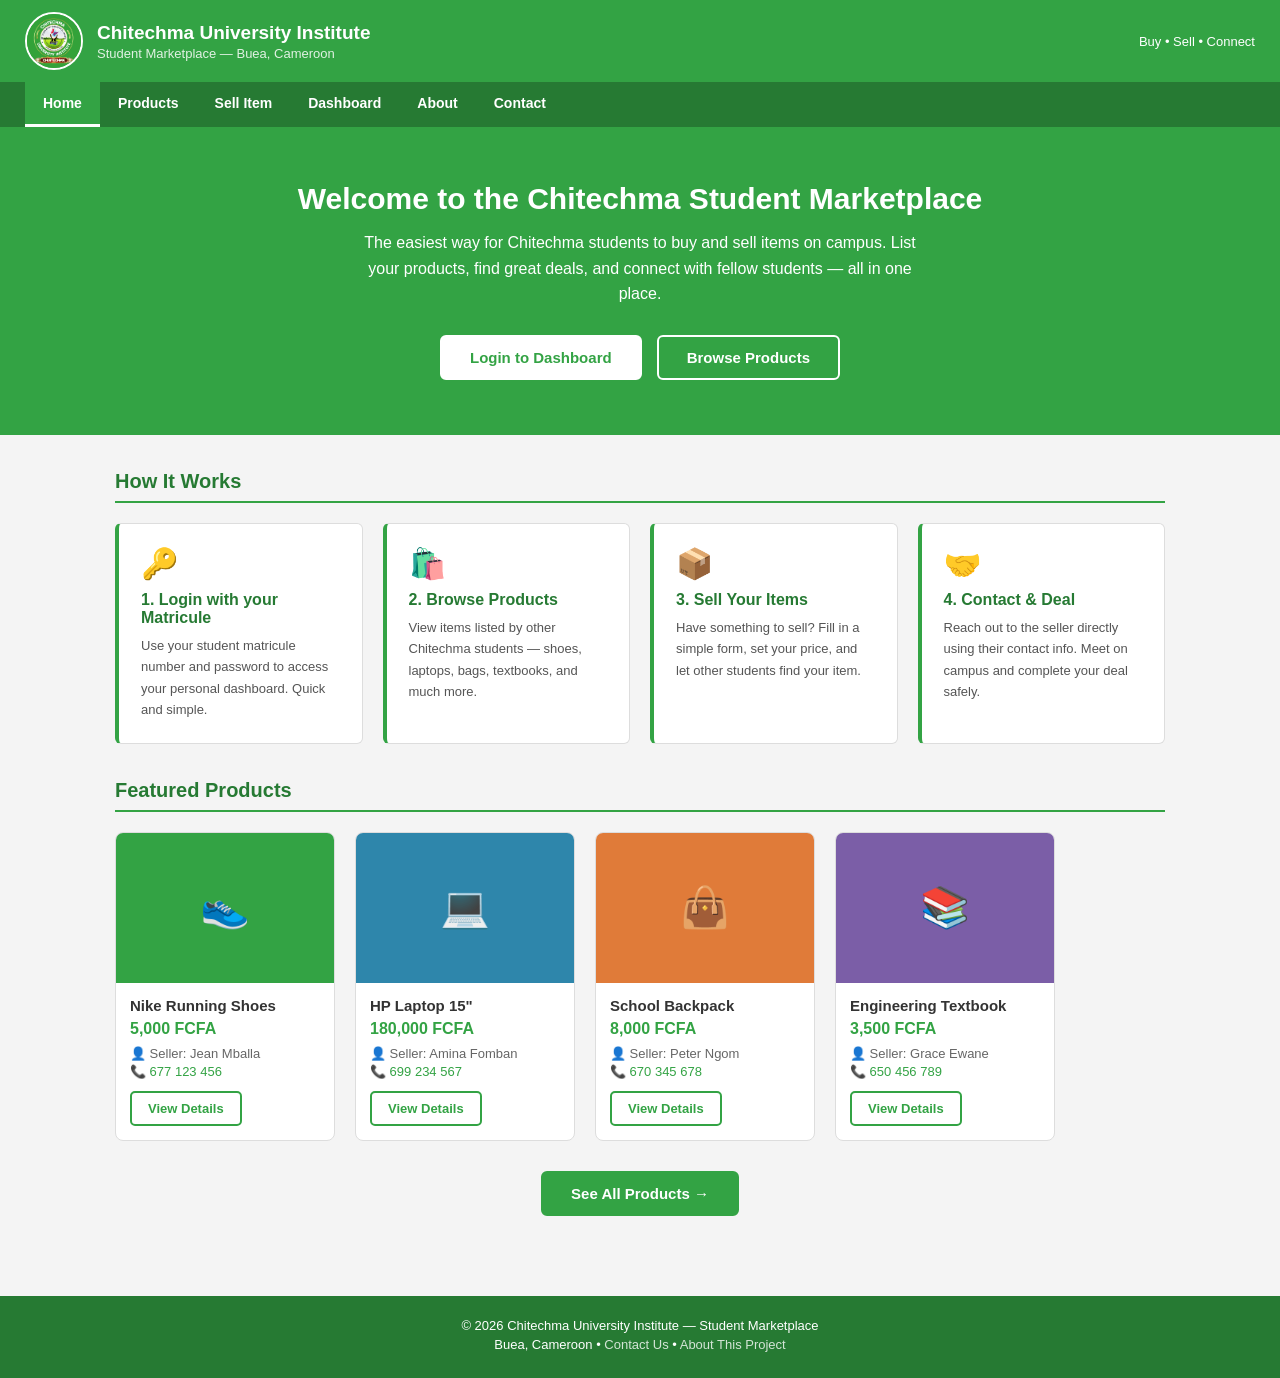
==== index.html @ 1d04387f "initial commit" ====
<!DOCTYPE html>
<html lang="en">
<head>
    <meta charset="UTF-8">
    <meta name="viewport" content="width=device-width, initial-scale=1.0">
    <title>Chitechma Marketplace — Home</title>
    <link rel="stylesheet" href="style.css">
</head>
<body>

    <!-- ============================
         HEADER (Logo + School Name)
         ============================ -->
    <div class="header">
        <div class="header-left">
            <img src="images/logo.png" alt="Chitechma Logo" class="header-logo">
            <div>
                <div class="header-title">Chitechma University Institute</div>
                <div class="header-subtitle">Student Marketplace &mdash; Buea, Cameroon</div>
            </div>
        </div>
        <div class="header-right">
            Buy &bull; Sell &bull; Connect
        </div>
    </div>

    <!-- ============================
         NAVIGATION BAR
         ============================ -->
    <nav>
        <ul>
            <li><a href="index.html" class="active">Home</a></li>
            <li><a href="products.html">Products</a></li>
            <li><a href="sell.html">Sell Item</a></li>
            <li><a href="dashboard.html">Dashboard</a></li>
            <li><a href="about.html">About</a></li>
            <li><a href="contact.html">Contact</a></li>
        </ul>
    </nav>

    <!-- ============================
         HERO SECTION
         ============================ -->
    <div class="hero">
        <h1>Welcome to the Chitechma Student Marketplace</h1>
        <p>
            The easiest way for Chitechma students to buy and sell items on campus.
            List your products, find great deals, and connect with fellow students — all in one place.
        </p>
        <div class="hero-buttons">
            <a href="login.html" class="btn btn-white">Login to Dashboard</a>
            <a href="products.html" class="btn btn-outline">Browse Products</a>
        </div>
    </div>

    <!-- ============================
         HOW IT WORKS SECTION
         ============================ -->
    <div class="features-section">
        <h2 class="section-heading">How It Works</h2>
        <div class="features">
            <div class="feature-box">
                <div class="feature-icon">🔑</div>
                <h3>1. Login with your Matricule</h3>
                <p>Use your student matricule number and password to access your personal dashboard. Quick and simple.</p>
            </div>
            <div class="feature-box">
                <div class="feature-icon">🛍️</div>
                <h3>2. Browse Products</h3>
                <p>View items listed by other Chitechma students — shoes, laptops, bags, textbooks, and much more.</p>
            </div>
            <div class="feature-box">
                <div class="feature-icon">📦</div>
                <h3>3. Sell Your Items</h3>
                <p>Have something to sell? Fill in a simple form, set your price, and let other students find your item.</p>
            </div>
            <div class="feature-box">
                <div class="feature-icon">🤝</div>
                <h3>4. Contact &amp; Deal</h3>
                <p>Reach out to the seller directly using their contact info. Meet on campus and complete your deal safely.</p>
            </div>
        </div>
    </div>

    <!-- ============================
         FEATURED PRODUCTS SECTION
         ============================ -->
    <div class="features-section" style="padding-top: 0;">
        <h2 class="section-heading">Featured Products</h2>

        <div class="products-grid">

            <!-- Product 1 -->
            <div class="product-card">
                <div class="product-img green">👟</div>
                <div class="product-card-body">
                    <div class="product-name">Nike Running Shoes</div>
                    <div class="product-price">5,000 FCFA</div>
                    <div class="product-seller">👤 Seller: Jean Mballa</div>
                    <div class="product-contact">📞 677 123 456</div>
                    <a href="products.html" class="btn">View Details</a>
                </div>
            </div>

            <!-- Product 2 -->
            <div class="product-card">
                <div class="product-img blue">💻</div>
                <div class="product-card-body">
                    <div class="product-name">HP Laptop 15&quot;</div>
                    <div class="product-price">180,000 FCFA</div>
                    <div class="product-seller">👤 Seller: Amina Fomban</div>
                    <div class="product-contact">📞 699 234 567</div>
                    <a href="products.html" class="btn">View Details</a>
                </div>
            </div>

            <!-- Product 3 -->
            <div class="product-card">
                <div class="product-img orange">👜</div>
                <div class="product-card-body">
                    <div class="product-name">School Backpack</div>
                    <div class="product-price">8,000 FCFA</div>
                    <div class="product-seller">👤 Seller: Peter Ngom</div>
                    <div class="product-contact">📞 670 345 678</div>
                    <a href="products.html" class="btn">View Details</a>
                </div>
            </div>

            <!-- Product 4 -->
            <div class="product-card">
                <div class="product-img purple">📚</div>
                <div class="product-card-body">
                    <div class="product-name">Engineering Textbook</div>
                    <div class="product-price">3,500 FCFA</div>
                    <div class="product-seller">👤 Seller: Grace Ewane</div>
                    <div class="product-contact">📞 650 456 789</div>
                    <a href="products.html" class="btn">View Details</a>
                </div>
            </div>

        </div>

        <div style="text-align: center; margin-top: 30px;">
            <a href="products.html" class="btn btn-green">See All Products &rarr;</a>
        </div>
    </div>

    <!-- ============================
         FOOTER
         ============================ -->
    <footer>
        <p>&copy; 2026 Chitechma University Institute &mdash; Student Marketplace</p>
        <p>Buea, Cameroon &bull; <a href="contact.html">Contact Us</a> &bull; <a href="about.html">About This Project</a></p>
    </footer>

</body>
</html>
---- style.css ----
/* ============================================================
   Chitechma University Institute — Student Marketplace
   Main Stylesheet (style.css)
   Colors: Green #33A344 | White #FFFFFF | Light Grey #F4F4F4
   ============================================================ */

/* --- Reset & Base Styles --- */
* {
    margin: 0;
    padding: 0;
    box-sizing: border-box;
}

body {
    font-family: Arial, sans-serif;
    background-color: #f4f4f4;
    color: #333333;
}

/* ============================================================
   HEADER (Top bar with logo and school name)
   ============================================================ */
.header {
    background-color: #33A344;
    padding: 12px 25px;
    display: flex;
    align-items: center;
    justify-content: space-between;
}

.header-left {
    display: flex;
    align-items: center;
    gap: 14px;
}

.header-logo {
    width: 58px;
    height: 58px;
    border-radius: 50%;
    border: 2px solid white;
    object-fit: cover;
}

.header-title {
    color: white;
    font-size: 19px;
    font-weight: bold;
}

.header-subtitle {
    color: rgba(255, 255, 255, 0.85);
    font-size: 13px;
    margin-top: 2px;
}

.header-right {
    color: white;
    font-size: 13px;
    text-align: right;
}

/* ============================================================
   NAVIGATION BAR
   ============================================================ */
nav {
    background-color: #267A33;
    padding: 0 25px;
}

nav ul {
    list-style: none;
    display: flex;
    gap: 0;
    flex-wrap: wrap;
}

nav ul li a {
    display: block;
    padding: 13px 18px;
    color: white;
    text-decoration: none;
    font-size: 14px;
    font-weight: bold;
}

nav ul li a:hover {
    background-color: #33A344;
}

nav ul li a.active {
    background-color: #33A344;
    border-bottom: 3px solid white;
}

/* ============================================================
   MAIN CONTENT WRAPPER
   ============================================================ */
.main-content {
    padding: 30px 25px;
    max-width: 1100px;
    margin: 0 auto;
}

/* --- Page Title --- */
.page-title {
    font-size: 24px;
    color: #267A33;
    margin-bottom: 22px;
    padding-bottom: 10px;
    border-bottom: 3px solid #33A344;
}

/* ============================================================
   HOME PAGE — HERO SECTION
   ============================================================ */
.hero {
    background-color: #33A344;
    color: white;
    padding: 55px 25px;
    text-align: center;
}

.hero h1 {
    font-size: 30px;
    margin-bottom: 14px;
}

.hero p {
    font-size: 16px;
    margin-bottom: 28px;
    max-width: 580px;
    margin-left: auto;
    margin-right: auto;
    line-height: 1.6;
}

.hero-buttons {
    display: flex;
    gap: 15px;
    justify-content: center;
    flex-wrap: wrap;
}

/* ============================================================
   BUTTONS
   ============================================================ */
.btn {
    display: inline-block;
    padding: 12px 28px;
    border-radius: 6px;
    text-decoration: none;
    font-size: 15px;
    font-weight: bold;
    border: 2px solid white;
    cursor: pointer;
}

.btn-white {
    background-color: white;
    color: #33A344;
}

.btn-outline {
    background-color: transparent;
    color: white;
}

.btn-green {
    background-color: #33A344;
    color: white;
    border-color: #33A344;
}

/* ============================================================
   HOME PAGE — FEATURES SECTION
   ============================================================ */
.features-section {
    padding: 35px 25px;
    max-width: 1100px;
    margin: 0 auto;
}

.section-heading {
    font-size: 20px;
    color: #267A33;
    margin-bottom: 20px;
    padding-bottom: 8px;
    border-bottom: 2px solid #33A344;
}

.features {
    display: flex;
    flex-wrap: wrap;
    gap: 20px;
}

.feature-box {
    background-color: white;
    border: 1px solid #dddddd;
    border-left: 4px solid #33A344;
    border-radius: 6px;
    padding: 22px;
    flex: 1;
    min-width: 200px;
}

.feature-box .feature-icon {
    font-size: 30px;
    margin-bottom: 10px;
}

.feature-box h3 {
    color: #267A33;
    font-size: 16px;
    margin-bottom: 8px;
}

.feature-box p {
    font-size: 13px;
    color: #555555;
    line-height: 1.65;
}

/* ============================================================
   PRODUCT CARDS
   ============================================================ */
.products-grid {
    display: flex;
    flex-wrap: wrap;
    gap: 20px;
    margin-top: 10px;
}

.product-card {
    background-color: white;
    border: 1px solid #dddddd;
    border-radius: 8px;
    width: 220px;
    overflow: hidden;
}

/* Placeholder image for products (colored box) */
.product-img {
    width: 100%;
    height: 150px;
    display: flex;
    align-items: center;
    justify-content: center;
    font-size: 40px;
    color: white;
}

.product-img.green  { background-color: #33A344; }
.product-img.blue   { background-color: #2E86AB; }
.product-img.orange { background-color: #E07B39; }
.product-img.purple { background-color: #7B5EA7; }
.product-img.teal   { background-color: #2A9D8F; }
.product-img.red    { background-color: #C84B31; }

.product-card-body {
    padding: 14px;
}

.product-name {
    font-size: 15px;
    font-weight: bold;
    color: #333333;
    margin-bottom: 6px;
}

.product-price {
    font-size: 16px;
    color: #33A344;
    font-weight: bold;
    margin-bottom: 8px;
}

.product-seller {
    font-size: 13px;
    color: #666666;
    margin-bottom: 3px;
}

.product-contact {
    font-size: 13px;
    color: #33A344;
    margin-bottom: 12px;
}

.product-card-body .btn {
    padding: 8px 16px;
    font-size: 13px;
    border: 2px solid #33A344;
    border-radius: 5px;
    background-color: white;
    color: #33A344;
    text-decoration: none;
    display: inline-block;
}

/* ============================================================
   LOGIN PAGE
   ============================================================ */
.login-page-bg {
    background-color: #f4f4f4;
    min-height: 70vh;
    display: flex;
    align-items: center;
    justify-content: center;
    padding: 30px 20px;
}

.login-container {
    background-color: white;
    border: 1px solid #dddddd;
    border-radius: 10px;
    padding: 38px 35px;
    width: 100%;
    max-width: 400px;
    text-align: center;
}

.login-logo {
    width: 85px;
    height: 85px;
    border-radius: 50%;
    margin-bottom: 16px;
    border: 3px solid #33A344;
    object-fit: cover;
}

.login-title {
    font-size: 20px;
    color: #267A33;
    font-weight: bold;
    margin-bottom: 6px;
}

.login-subtitle {
    font-size: 13px;
    color: #888888;
    margin-bottom: 28px;
}

/* ============================================================
   FORMS (Login, Sell)
   ============================================================ */
.form-group {
    margin-bottom: 18px;
    text-align: left;
}

.form-group label {
    display: block;
    font-size: 14px;
    font-weight: bold;
    color: #444444;
    margin-bottom: 6px;
}

.form-group input,
.form-group textarea,
.form-group select {
    width: 100%;
    padding: 11px 13px;
    border: 1px solid #cccccc;
    border-radius: 5px;
    font-size: 14px;
    background-color: white;
    color: #333;
}

.form-group input:focus,
.form-group textarea:focus,
.form-group select:focus {
    outline: none;
    border-color: #33A344;
}

.form-group textarea {
    height: 110px;
    resize: vertical;
}

.form-submit {
    background-color: #33A344;
    color: white;
    border: none;
    padding: 13px 30px;
    font-size: 15px;
    font-weight: bold;
    border-radius: 6px;
    cursor: pointer;
    width: 100%;
    margin-top: 5px;
}

.form-submit:hover {
    background-color: #267A33;
}

/* ============================================================
   DASHBOARD PAGE
   ============================================================ */
.welcome-banner {
    background-color: #33A344;
    color: white;
    padding: 22px 28px;
    border-radius: 8px;
    margin-bottom: 28px;
}

.welcome-banner h2 {
    font-size: 22px;
    margin-bottom: 5px;
}

.welcome-banner p {
    font-size: 14px;
    opacity: 0.9;
}

.dashboard-stats {
    display: flex;
    flex-wrap: wrap;
    gap: 16px;
    margin-bottom: 28px;
}

.stat-box {
    background-color: white;
    border: 1px solid #dddddd;
    border-radius: 8px;
    padding: 18px 22px;
    flex: 1;
    min-width: 130px;
    text-align: center;
}

.stat-number {
    font-size: 28px;
    font-weight: bold;
    color: #33A344;
}

.stat-label {
    font-size: 13px;
    color: #777;
    margin-top: 4px;
}

.dashboard-grid {
    display: flex;
    flex-wrap: wrap;
    gap: 20px;
}

.dash-card {
    background-color: white;
    border: 1px solid #dddddd;
    border-radius: 10px;
    padding: 28px 22px;
    width: 210px;
    text-align: center;
    text-decoration: none;
    color: #333333;
    display: block;
}

.dash-card:hover {
    border-color: #33A344;
    border-width: 2px;
}

.dash-icon {
    font-size: 38px;
    margin-bottom: 12px;
}

.dash-card-title {
    font-size: 15px;
    font-weight: bold;
    color: #267A33;
    margin-bottom: 7px;
}

.dash-card-desc {
    font-size: 13px;
    color: #666666;
    line-height: 1.5;
}

/* ============================================================
   ABOUT PAGE
   ============================================================ */
.info-section {
    background-color: white;
    border: 1px solid #dddddd;
    border-radius: 8px;
    padding: 25px;
    margin-bottom: 20px;
}

.info-section h2 {
    color: #267A33;
    font-size: 18px;
    font-weight: bold;
    margin-bottom: 12px;
    padding-bottom: 8px;
    border-bottom: 1px solid #eeeeee;
}

.info-section p {
    font-size: 14px;
    color: #555555;
    line-height: 1.7;
    margin-bottom: 10px;
}

.info-section ul,
.info-section ol {
    padding-left: 22px;
    margin-top: 8px;
}

.info-section ul li,
.info-section ol li {
    font-size: 14px;
    color: #555555;
    line-height: 1.8;
}

.benefit-item {
    display: flex;
    align-items: flex-start;
    gap: 12px;
    padding: 10px 0;
    border-bottom: 1px solid #f5f5f5;
}

.benefit-icon {
    font-size: 22px;
    flex-shrink: 0;
    width: 30px;
    text-align: center;
}

.benefit-text strong {
    display: block;
    color: #267A33;
    font-size: 14px;
    margin-bottom: 3px;
}

.benefit-text span {
    font-size: 13px;
    color: #666;
}

/* ============================================================
   CONTACT PAGE
   ============================================================ */
.contact-grid {
    display: flex;
    flex-wrap: wrap;
    gap: 20px;
}

.contact-item {
    display: flex;
    align-items: flex-start;
    gap: 14px;
    padding: 13px 0;
    border-bottom: 1px solid #f0f0f0;
}

.contact-icon {
    font-size: 24px;
    width: 32px;
    flex-shrink: 0;
    text-align: center;
}

.contact-label {
    font-size: 12px;
    color: #999999;
    margin-bottom: 3px;
    text-transform: uppercase;
    letter-spacing: 0.04em;
}

.contact-value {
    font-size: 15px;
    color: #333333;
    font-weight: bold;
}

.team-member {
    display: flex;
    align-items: center;
    gap: 14px;
    padding: 11px 0;
    border-bottom: 1px solid #f5f5f5;
}

.team-avatar {
    width: 40px;
    height: 40px;
    border-radius: 50%;
    background-color: #33A344;
    color: white;
    display: flex;
    align-items: center;
    justify-content: center;
    font-size: 14px;
    font-weight: bold;
    flex-shrink: 0;
}

.team-name {
    font-size: 15px;
    font-weight: bold;
    color: #333;
}

.team-role {
    font-size: 13px;
    color: #777;
    margin-top: 2px;
}

/* ============================================================
   NOTICE / ALERT BOX
   ============================================================ */
.notice {
    background-color: #E8F7EA;
    border: 1px solid #33A344;
    border-left: 4px solid #33A344;
    border-radius: 5px;
    padding: 13px 16px;
    font-size: 14px;
    color: #267A33;
    margin-bottom: 22px;
}

/* ============================================================
   FOOTER
   ============================================================ */
footer {
    background-color: #267A33;
    color: white;
    text-align: center;
    padding: 22px 25px;
    margin-top: 45px;
}

footer p {
    font-size: 13px;
    margin-bottom: 4px;
}

footer a {
    color: rgba(255, 255, 255, 0.8);
    text-decoration: none;
}

footer a:hover {
    text-decoration: underline;
}
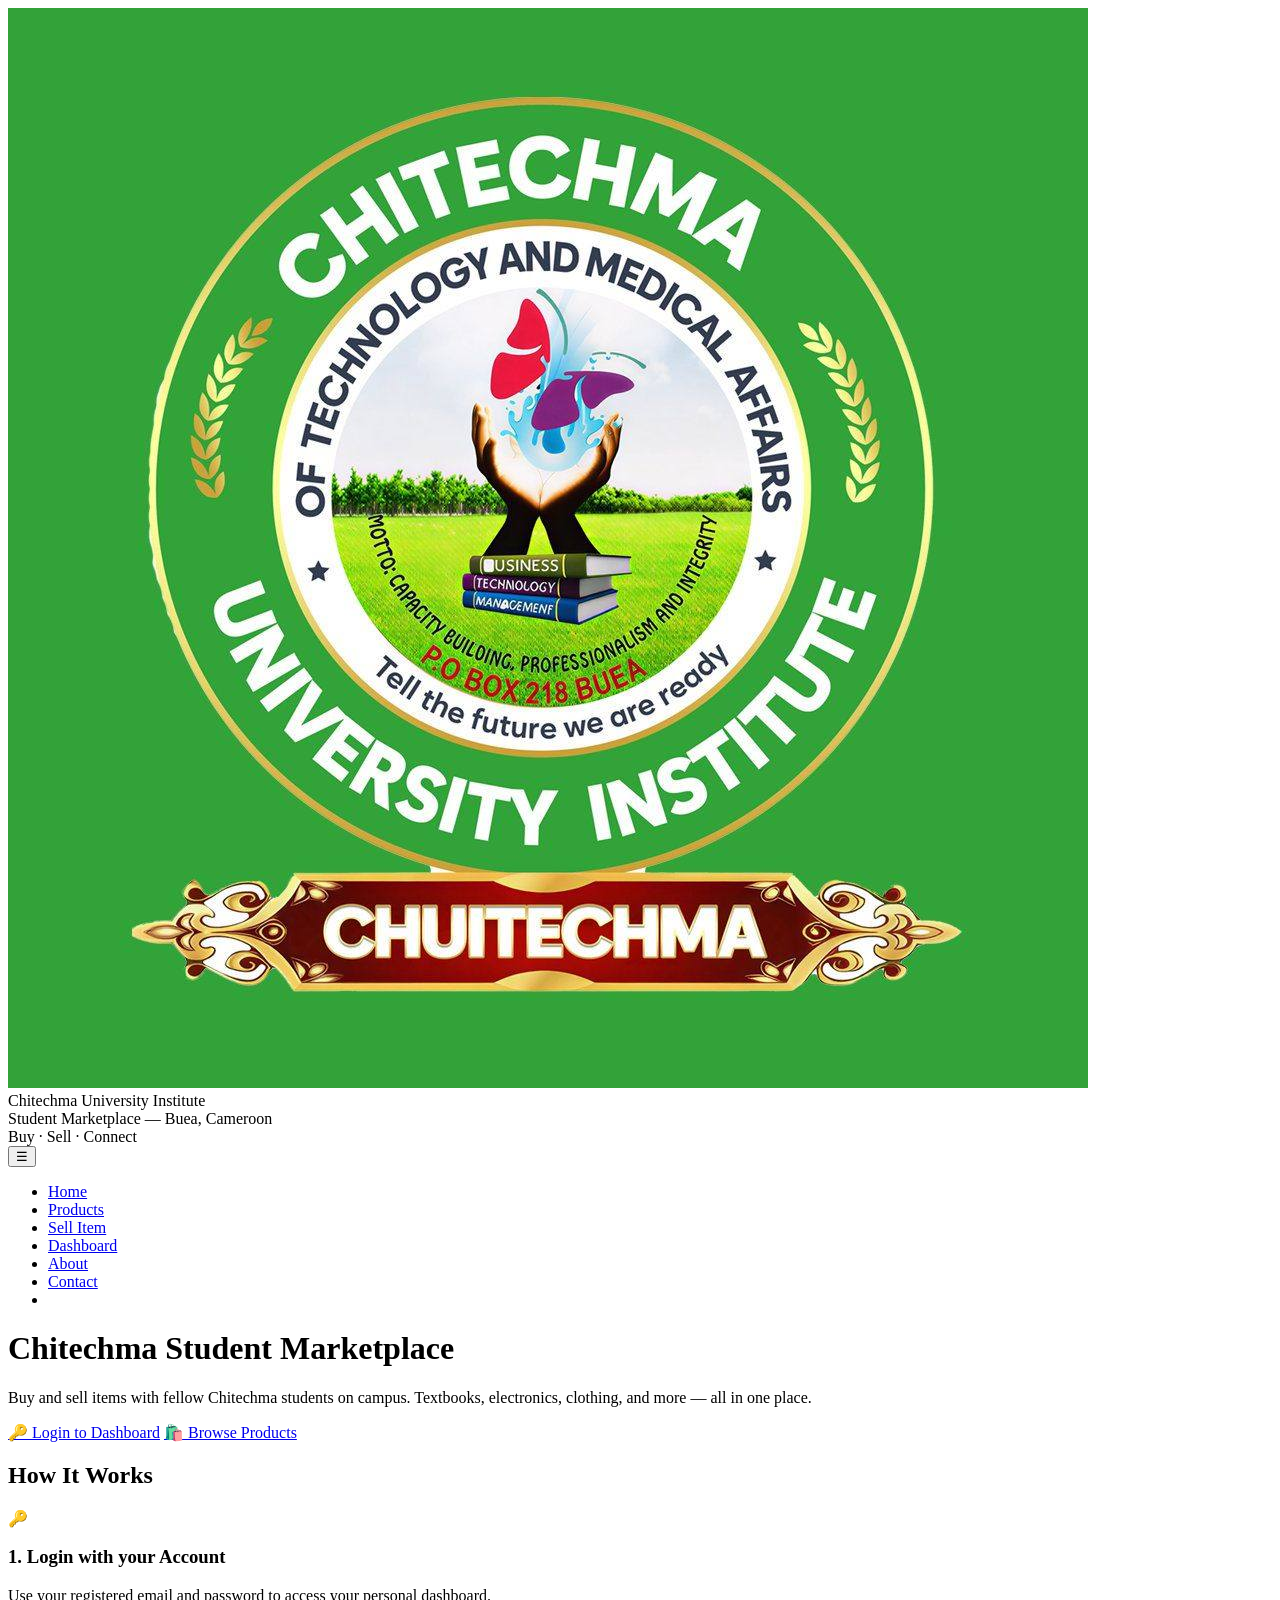
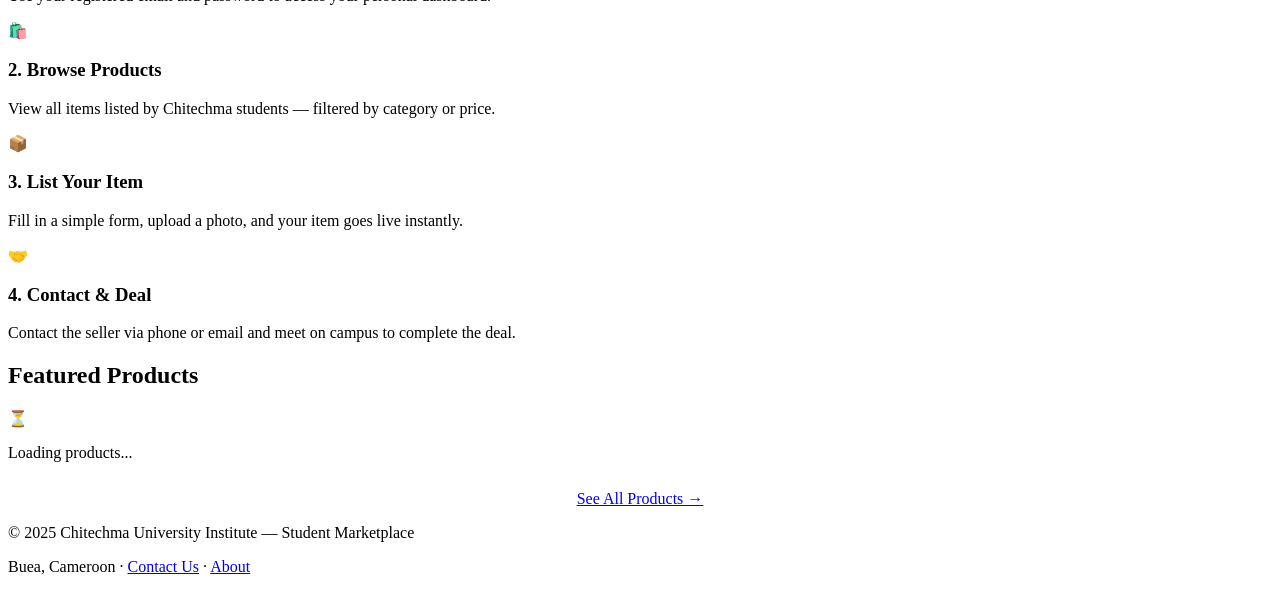
==== commit 78d85e25: "first js" ====
--- a/index.html
+++ b/index.html
@@ -1,157 +1,102 @@
 <!DOCTYPE html>
 <html lang="en">
 <head>
-    <meta charset="UTF-8">
-    <meta name="viewport" content="width=device-width, initial-scale=1.0">
-    <title>Chitechma Marketplace — Home</title>
-    <link rel="stylesheet" href="style.css">
+  <meta charset="UTF-8">
+  <meta name="viewport" content="width=device-width, initial-scale=1.0">
+  <title>Chitechma Marketplace — Home</title>
+  <link rel="stylesheet" href="css/style.css">
 </head>
 <body>
 
-    <!-- ============================
-         HEADER (Logo + School Name)
-         ============================ -->
-    <div class="header">
-        <div class="header-left">
-            <img src="images/logo.png" alt="Chitechma Logo" class="header-logo">
-            <div>
-                <div class="header-title">Chitechma University Institute</div>
-                <div class="header-subtitle">Student Marketplace &mdash; Buea, Cameroon</div>
-            </div>
-        </div>
-        <div class="header-right">
-            Buy &bull; Sell &bull; Connect
-        </div>
+<div class="header">
+  <div class="header-left">
+    <img src="images/logo.png" alt="Chitechma Logo" class="header-logo">
+    <div>
+      <div class="header-title">Chitechma University Institute</div>
+      <div class="header-subtitle">Student Marketplace — Buea, Cameroon</div>
     </div>
+  </div>
+  <div class="header-right">Buy · Sell · Connect</div>
+  <button class="nav-toggle" onclick="toggleMobileNav()">☰</button>
+</div>
 
-    <!-- ============================
-         NAVIGATION BAR
-         ============================ -->
-    <nav>
-        <ul>
-            <li><a href="index.html" class="active">Home</a></li>
-            <li><a href="products.html">Products</a></li>
-            <li><a href="sell.html">Sell Item</a></li>
-            <li><a href="dashboard.html">Dashboard</a></li>
-            <li><a href="about.html">About</a></li>
-            <li><a href="contact.html">Contact</a></li>
-        </ul>
-    </nav>
+<nav>
+  <ul id="nav-links">
+    <li><a href="index.html" class="active">Home</a></li>
+    <li><a href="products.html">Products</a></li>
+    <li><a href="sell.html">Sell Item</a></li>
+    <li><a href="dashboard.html">Dashboard</a></li>
+    <li><a href="about.html">About</a></li>
+    <li><a href="contact.html">Contact</a></li>
+    <li id="nav-extra"></li>
+  </ul>
+</nav>
 
-    <!-- ============================
-         HERO SECTION
-         ============================ -->
-    <div class="hero">
-        <h1>Welcome to the Chitechma Student Marketplace</h1>
-        <p>
-            The easiest way for Chitechma students to buy and sell items on campus.
-            List your products, find great deals, and connect with fellow students — all in one place.
-        </p>
-        <div class="hero-buttons">
-            <a href="login.html" class="btn btn-white">Login to Dashboard</a>
-            <a href="products.html" class="btn btn-outline">Browse Products</a>
-        </div>
+<div class="hero">
+  <h1>Chitechma Student Marketplace</h1>
+  <p>Buy and sell items with fellow Chitechma students on campus. Textbooks, electronics, clothing, and more — all in one place.</p>
+  <div class="hero-buttons">
+    <a href="login.html" class="btn btn-white">🔑 Login to Dashboard</a>
+    <a href="products.html" class="btn btn-outline">🛍️ Browse Products</a>
+  </div>
+</div>
+
+<!-- HOW IT WORKS -->
+<div class="features-section">
+  <h2 class="section-heading">How It Works</h2>
+  <div class="features">
+    <div class="feature-box">
+      <div class="feature-icon">🔑</div>
+      <h3>1. Login with your Account</h3>
+      <p>Use your registered email and password to access your personal dashboard.</p>
     </div>
+    <div class="feature-box">
+      <div class="feature-icon">🛍️</div>
+      <h3>2. Browse Products</h3>
+      <p>View all items listed by Chitechma students — filtered by category or price.</p>
+    </div>
+    <div class="feature-box">
+      <div class="feature-icon">📦</div>
+      <h3>3. List Your Item</h3>
+      <p>Fill in a simple form, upload a photo, and your item goes live instantly.</p>
+    </div>
+    <div class="feature-box">
+      <div class="feature-icon">🤝</div>
+      <h3>4. Contact & Deal</h3>
+      <p>Contact the seller via phone or email and meet on campus to complete the deal.</p>
+    </div>
+  </div>
+</div>
 
-    <!-- ============================
-         HOW IT WORKS SECTION
-         ============================ -->
-    <div class="features-section">
-        <h2 class="section-heading">How It Works</h2>
-        <div class="features">
-            <div class="feature-box">
-                <div class="feature-icon">🔑</div>
-                <h3>1. Login with your Matricule</h3>
-                <p>Use your student matricule number and password to access your personal dashboard. Quick and simple.</p>
-            </div>
-            <div class="feature-box">
-                <div class="feature-icon">🛍️</div>
-                <h3>2. Browse Products</h3>
-                <p>View items listed by other Chitechma students — shoes, laptops, bags, textbooks, and much more.</p>
-            </div>
-            <div class="feature-box">
-                <div class="feature-icon">📦</div>
-                <h3>3. Sell Your Items</h3>
-                <p>Have something to sell? Fill in a simple form, set your price, and let other students find your item.</p>
-            </div>
-            <div class="feature-box">
-                <div class="feature-icon">🤝</div>
-                <h3>4. Contact &amp; Deal</h3>
-                <p>Reach out to the seller directly using their contact info. Meet on campus and complete your deal safely.</p>
-            </div>
-        </div>
-    </div>
+<!-- FEATURED PRODUCTS -->
+<div class="features-section" style="padding-top:0;">
+  <h2 class="section-heading">Featured Products</h2>
+  <div id="featured-products" class="products-grid">
+    <div class="empty-state"><div class="empty-icon">⏳</div><p>Loading products...</p></div>
+  </div>
+  <div style="text-align:center; margin-top:28px;">
+    <a href="products.html" class="btn btn-green">See All Products →</a>
+  </div>
+</div>
 
-    <!-- ============================
-         FEATURED PRODUCTS SECTION
-         ============================ -->
-    <div class="features-section" style="padding-top: 0;">
-        <h2 class="section-heading">Featured Products</h2>
+<footer>
+  <p>© 2025 Chitechma University Institute — Student Marketplace</p>
+  <p>Buea, Cameroon · <a href="contact.html">Contact Us</a> · <a href="about.html">About</a></p>
+</footer>
 
-        <div class="products-grid">
-
-            <!-- Product 1 -->
-            <div class="product-card">
-                <div class="product-img green">👟</div>
-                <div class="product-card-body">
-                    <div class="product-name">Nike Running Shoes</div>
-                    <div class="product-price">5,000 FCFA</div>
-                    <div class="product-seller">👤 Seller: Jean Mballa</div>
-                    <div class="product-contact">📞 677 123 456</div>
-                    <a href="products.html" class="btn">View Details</a>
-                </div>
-            </div>
-
-            <!-- Product 2 -->
-            <div class="product-card">
-                <div class="product-img blue">💻</div>
-                <div class="product-card-body">
-                    <div class="product-name">HP Laptop 15&quot;</div>
-                    <div class="product-price">180,000 FCFA</div>
-                    <div class="product-seller">👤 Seller: Amina Fomban</div>
-                    <div class="product-contact">📞 699 234 567</div>
-                    <a href="products.html" class="btn">View Details</a>
-                </div>
-            </div>
-
-            <!-- Product 3 -->
-            <div class="product-card">
-                <div class="product-img orange">👜</div>
-                <div class="product-card-body">
-                    <div class="product-name">School Backpack</div>
-                    <div class="product-price">8,000 FCFA</div>
-                    <div class="product-seller">👤 Seller: Peter Ngom</div>
-                    <div class="product-contact">📞 670 345 678</div>
-                    <a href="products.html" class="btn">View Details</a>
-                </div>
-            </div>
-
-            <!-- Product 4 -->
-            <div class="product-card">
-                <div class="product-img purple">📚</div>
-                <div class="product-card-body">
-                    <div class="product-name">Engineering Textbook</div>
-                    <div class="product-price">3,500 FCFA</div>
-                    <div class="product-seller">👤 Seller: Grace Ewane</div>
-                    <div class="product-contact">📞 650 456 789</div>
-                    <a href="products.html" class="btn">View Details</a>
-                </div>
-            </div>
-
-        </div>
-
-        <div style="text-align: center; margin-top: 30px;">
-            <a href="products.html" class="btn btn-green">See All Products &rarr;</a>
-        </div>
-    </div>
-
-    <!-- ============================
-         FOOTER
-         ============================ -->
-    <footer>
-        <p>&copy; 2026 Chitechma University Institute &mdash; Student Marketplace</p>
-        <p>Buea, Cameroon &bull; <a href="contact.html">Contact Us</a> &bull; <a href="about.html">About This Project</a></p>
-    </footer>
-
+<script src="js/app.js"></script>
+<script>
+  document.addEventListener('DOMContentLoaded', function () {
+    const products = DB.getApproved();
+    const grid = document.getElementById('featured-products');
+    if (products.length === 0) {
+      grid.innerHTML = '<div class="empty-state"><div class="empty-icon">📭</div><p>No products listed yet. <a href="sell.html">Be the first to sell!</a></p></div>';
+      return;
+    }
+    // Show latest 4 products
+    const featured = products.slice(-4).reverse();
+    grid.innerHTML = featured.map(buildCard).join('');
+  });
+</script>
 </body>
 </html>
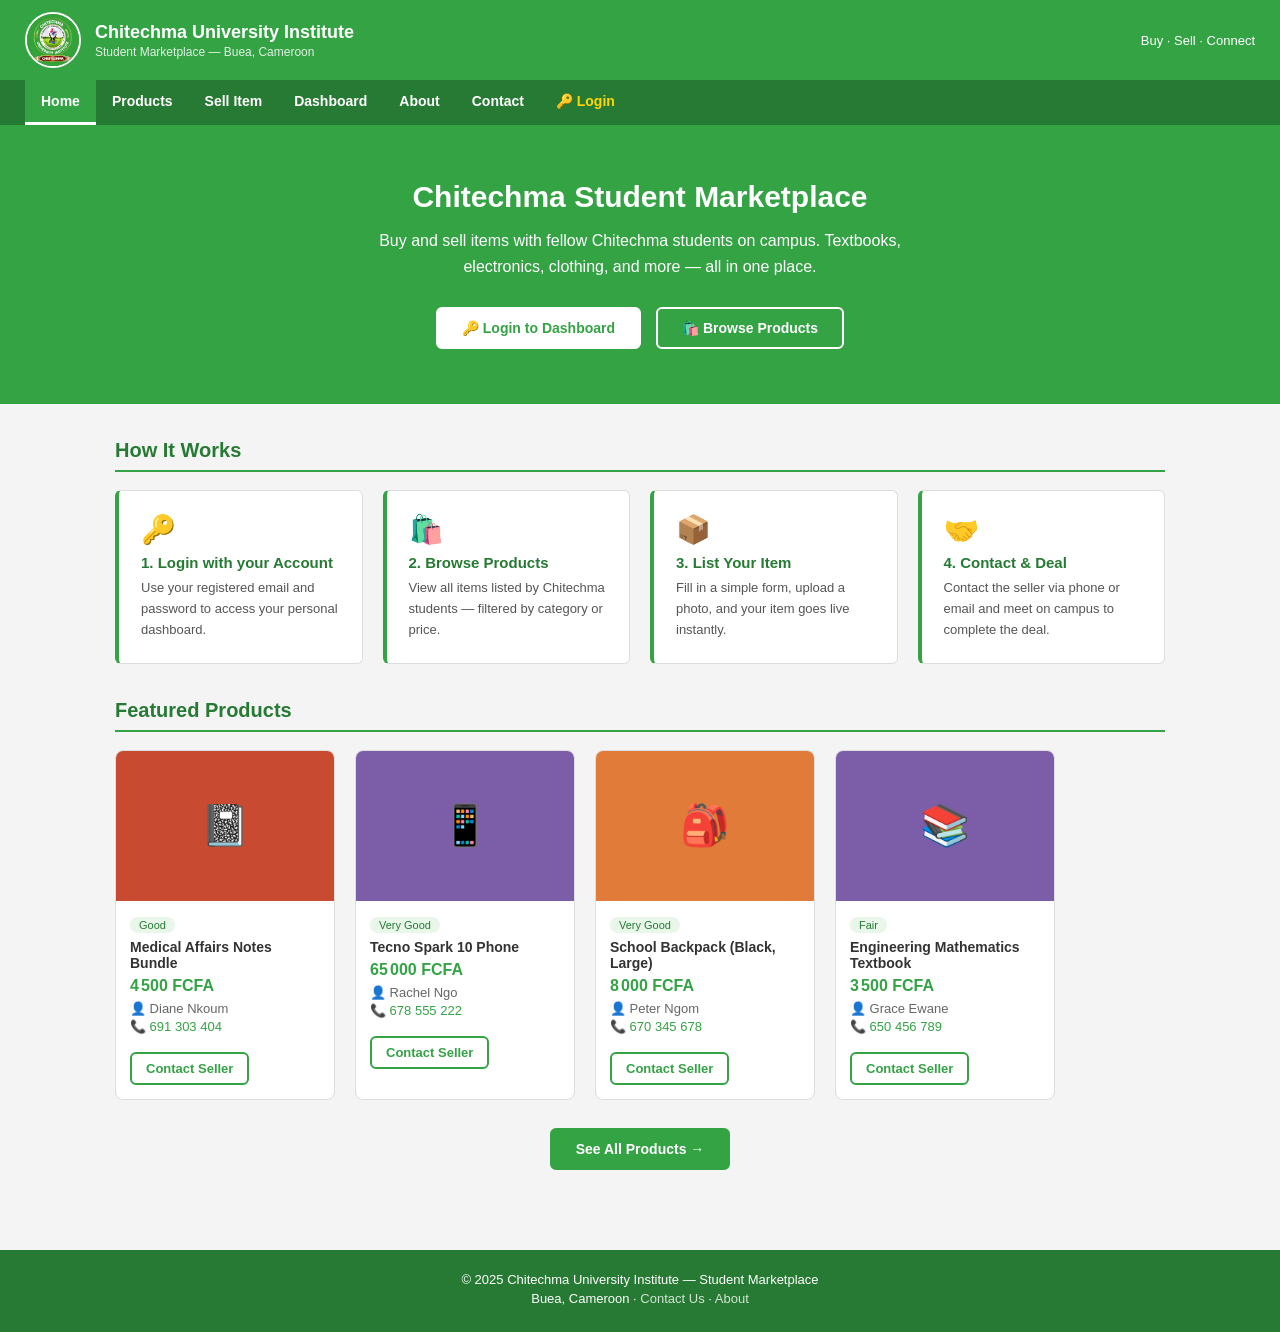
==== commit 4b3b3856: "fix for contact, product and about pages" ====
--- a/index.html
+++ b/index.html
@@ -1,102 +1,125 @@
-<!DOCTYPE html>
+<!doctype html>
 <html lang="en">
-<head>
-  <meta charset="UTF-8">
-  <meta name="viewport" content="width=device-width, initial-scale=1.0">
-  <title>Chitechma Marketplace — Home</title>
-  <link rel="stylesheet" href="css/style.css">
-</head>
-<body>
+  <head>
+    <meta charset="UTF-8" />
+    <meta name="viewport" content="width=device-width, initial-scale=1.0" />
+    <title>Chitechma Marketplace — Home</title>
+    <link rel="stylesheet" href="style.css" />
+  </head>
+  <body>
+    <div class="header">
+      <div class="header-left">
+        <img src="images/logo.png" alt="Chitechma Logo" class="header-logo" />
+        <div>
+          <div class="header-title">Chitechma University Institute</div>
+          <div class="header-subtitle">
+            Student Marketplace — Buea, Cameroon
+          </div>
+        </div>
+      </div>
+      <div class="header-right">Buy · Sell · Connect</div>
+      <button class="nav-toggle" onclick="toggleMobileNav()">☰</button>
+    </div>
 
-<div class="header">
-  <div class="header-left">
-    <img src="images/logo.png" alt="Chitechma Logo" class="header-logo">
-    <div>
-      <div class="header-title">Chitechma University Institute</div>
-      <div class="header-subtitle">Student Marketplace — Buea, Cameroon</div>
+    <nav>
+      <ul id="nav-links">
+        <li><a href="index.html" class="active">Home</a></li>
+        <li><a href="products.html">Products</a></li>
+        <li><a href="sell.html">Sell Item</a></li>
+        <li><a href="dashboard.html">Dashboard</a></li>
+        <li><a href="about.html">About</a></li>
+        <li><a href="contact.html">Contact</a></li>
+        <li id="nav-extra"></li>
+      </ul>
+    </nav>
+
+    <div class="hero">
+      <h1>Chitechma Student Marketplace</h1>
+      <p>
+        Buy and sell items with fellow Chitechma students on campus. Textbooks,
+        electronics, clothing, and more — all in one place.
+      </p>
+      <div class="hero-buttons">
+        <a href="login.html" class="btn btn-white">🔑 Login to Dashboard</a>
+        <a href="products.html" class="btn btn-outline">🛍️ Browse Products</a>
+      </div>
     </div>
-  </div>
-  <div class="header-right">Buy · Sell · Connect</div>
-  <button class="nav-toggle" onclick="toggleMobileNav()">☰</button>
-</div>
 
-<nav>
-  <ul id="nav-links">
-    <li><a href="index.html" class="active">Home</a></li>
-    <li><a href="products.html">Products</a></li>
-    <li><a href="sell.html">Sell Item</a></li>
-    <li><a href="dashboard.html">Dashboard</a></li>
-    <li><a href="about.html">About</a></li>
-    <li><a href="contact.html">Contact</a></li>
-    <li id="nav-extra"></li>
-  </ul>
-</nav>
+    <!-- HOW IT WORKS -->
+    <div class="features-section">
+      <h2 class="section-heading">How It Works</h2>
+      <div class="features">
+        <div class="feature-box">
+          <div class="feature-icon">🔑</div>
+          <h3>1. Login with your Account</h3>
+          <p>
+            Use your registered email and password to access your personal
+            dashboard.
+          </p>
+        </div>
+        <div class="feature-box">
+          <div class="feature-icon">🛍️</div>
+          <h3>2. Browse Products</h3>
+          <p>
+            View all items listed by Chitechma students — filtered by category
+            or price.
+          </p>
+        </div>
+        <div class="feature-box">
+          <div class="feature-icon">📦</div>
+          <h3>3. List Your Item</h3>
+          <p>
+            Fill in a simple form, upload a photo, and your item goes live
+            instantly.
+          </p>
+        </div>
+        <div class="feature-box">
+          <div class="feature-icon">🤝</div>
+          <h3>4. Contact & Deal</h3>
+          <p>
+            Contact the seller via phone or email and meet on campus to complete
+            the deal.
+          </p>
+        </div>
+      </div>
+    </div>
 
-<div class="hero">
-  <h1>Chitechma Student Marketplace</h1>
-  <p>Buy and sell items with fellow Chitechma students on campus. Textbooks, electronics, clothing, and more — all in one place.</p>
-  <div class="hero-buttons">
-    <a href="login.html" class="btn btn-white">🔑 Login to Dashboard</a>
-    <a href="products.html" class="btn btn-outline">🛍️ Browse Products</a>
-  </div>
-</div>
+    <!-- FEATURED PRODUCTS -->
+    <div class="features-section" style="padding-top: 0">
+      <h2 class="section-heading">Featured Products</h2>
+      <div id="featured-products" class="products-grid">
+        <div class="empty-state">
+          <div class="empty-icon">⏳</div>
+          <p>Loading products...</p>
+        </div>
+      </div>
+      <div style="text-align: center; margin-top: 28px">
+        <a href="products.html" class="btn btn-green">See All Products →</a>
+      </div>
+    </div>
 
-<!-- HOW IT WORKS -->
-<div class="features-section">
-  <h2 class="section-heading">How It Works</h2>
-  <div class="features">
-    <div class="feature-box">
-      <div class="feature-icon">🔑</div>
-      <h3>1. Login with your Account</h3>
-      <p>Use your registered email and password to access your personal dashboard.</p>
-    </div>
-    <div class="feature-box">
-      <div class="feature-icon">🛍️</div>
-      <h3>2. Browse Products</h3>
-      <p>View all items listed by Chitechma students — filtered by category or price.</p>
-    </div>
-    <div class="feature-box">
-      <div class="feature-icon">📦</div>
-      <h3>3. List Your Item</h3>
-      <p>Fill in a simple form, upload a photo, and your item goes live instantly.</p>
-    </div>
-    <div class="feature-box">
-      <div class="feature-icon">🤝</div>
-      <h3>4. Contact & Deal</h3>
-      <p>Contact the seller via phone or email and meet on campus to complete the deal.</p>
-    </div>
-  </div>
-</div>
+    <footer>
+      <p>© 2025 Chitechma University Institute — Student Marketplace</p>
+      <p>
+        Buea, Cameroon · <a href="contact.html">Contact Us</a> ·
+        <a href="about.html">About</a>
+      </p>
+    </footer>
 
-<!-- FEATURED PRODUCTS -->
-<div class="features-section" style="padding-top:0;">
-  <h2 class="section-heading">Featured Products</h2>
-  <div id="featured-products" class="products-grid">
-    <div class="empty-state"><div class="empty-icon">⏳</div><p>Loading products...</p></div>
-  </div>
-  <div style="text-align:center; margin-top:28px;">
-    <a href="products.html" class="btn btn-green">See All Products →</a>
-  </div>
-</div>
-
-<footer>
-  <p>© 2025 Chitechma University Institute — Student Marketplace</p>
-  <p>Buea, Cameroon · <a href="contact.html">Contact Us</a> · <a href="about.html">About</a></p>
-</footer>
-
-<script src="js/app.js"></script>
-<script>
-  document.addEventListener('DOMContentLoaded', function () {
-    const products = DB.getApproved();
-    const grid = document.getElementById('featured-products');
-    if (products.length === 0) {
-      grid.innerHTML = '<div class="empty-state"><div class="empty-icon">📭</div><p>No products listed yet. <a href="sell.html">Be the first to sell!</a></p></div>';
-      return;
-    }
-    // Show latest 4 products
-    const featured = products.slice(-4).reverse();
-    grid.innerHTML = featured.map(buildCard).join('');
-  });
-</script>
-</body>
+    <script src="app.js"></script>
+    <script>
+      document.addEventListener("DOMContentLoaded", function () {
+        const products = DB.getApproved();
+        const grid = document.getElementById("featured-products");
+        if (products.length === 0) {
+          grid.innerHTML =
+            '<div class="empty-state"><div class="empty-icon">📭</div><p>No products listed yet. <a href="sell.html">Be the first to sell!</a></p></div>';
+          return;
+        }
+        // Show latest 4 products
+        const featured = products.slice(-4).reverse();
+        grid.innerHTML = featured.map(buildCard).join("");
+      });
+    </script>
+  </body>
 </html>
--- a/style.css
+++ b/style.css
@@ -0,0 +1,398 @@
+/* ============================================================
+   Chitechma University Institute — Student Marketplace
+   style.css  |  Green: #33A344  |  White: #FFFFFF
+   ============================================================ */
+
+* { margin:0; padding:0; box-sizing:border-box; }
+
+body {
+  font-family: Arial, sans-serif;
+  background-color: #f4f4f4;
+  color: #333;
+}
+
+/* ── HEADER ─────────────────────────────────────────────── */
+.header {
+  background-color: #33A344;
+  padding: 12px 25px;
+  display: flex;
+  align-items: center;
+  justify-content: space-between;
+  flex-wrap: wrap;
+  gap: 10px;
+}
+.header-left { display:flex; align-items:center; gap:14px; }
+.header-logo { width:56px; height:56px; border-radius:50%; border:2px solid #fff; object-fit:cover; }
+.header-title { color:#fff; font-size:18px; font-weight:bold; }
+.header-subtitle { color:rgba(255,255,255,.85); font-size:12px; margin-top:2px; }
+.header-right { color:#fff; font-size:13px; text-align:right; }
+
+/* Mobile hamburger button */
+.nav-toggle {
+  display: none;
+  background: transparent;
+  border: 2px solid #fff;
+  color: #fff;
+  font-size: 20px;
+  padding: 4px 10px;
+  border-radius: 4px;
+  cursor: pointer;
+}
+
+/* ── NAVIGATION ──────────────────────────────────────────── */
+nav { background-color:#267A33; padding:0 25px; }
+#nav-links { list-style:none; display:flex; flex-wrap:wrap; gap:0; }
+#nav-links li a {
+  display:block; padding:13px 16px;
+  color:#fff; text-decoration:none; font-size:14px; font-weight:bold;
+}
+#nav-links li a:hover { background-color:#33A344; }
+#nav-links li a.active { background-color:#33A344; border-bottom:3px solid #fff; }
+
+/* ── MAIN CONTENT ────────────────────────────────────────── */
+.main-content { padding:30px 25px; max-width:1100px; margin:0 auto; }
+.page-title {
+  font-size:22px; color:#267A33; margin-bottom:20px;
+  padding-bottom:10px; border-bottom:3px solid #33A344;
+}
+
+/* ── HERO ────────────────────────────────────────────────── */
+.hero { background:#33A344; color:#fff; padding:55px 25px; text-align:center; }
+.hero h1 { font-size:30px; margin-bottom:14px; }
+.hero p { font-size:16px; margin-bottom:28px; max-width:580px; margin-left:auto; margin-right:auto; line-height:1.6; }
+.hero-buttons { display:flex; gap:15px; justify-content:center; flex-wrap:wrap; }
+
+/* ── BUTTONS ─────────────────────────────────────────────── */
+.btn {
+  display:inline-block; padding:11px 24px; border-radius:6px;
+  text-decoration:none; font-size:14px; font-weight:bold;
+  border:2px solid #33A344; cursor:pointer;
+  background-color:#fff; color:#33A344;
+}
+.btn:hover { background-color:#33A344; color:#fff; }
+.btn-white { background:#fff; color:#33A344; border-color:#fff; }
+.btn-white:hover { background:#e8f7ea; }
+.btn-outline { background:transparent; color:#fff; border-color:#fff; }
+.btn-outline:hover { background:#fff; color:#33A344; }
+.btn-green { background:#33A344; color:#fff; border-color:#33A344; }
+.btn-green:hover { background:#267A33; }
+.btn-red { background:#ef4444; color:#fff; border-color:#ef4444; font-size:13px; padding:8px 16px; }
+.btn-red:hover { background:#b91c1c; }
+.btn-sm { padding:7px 14px; font-size:13px; }
+
+/* ── NOTICE ─────────────────────────────────────────────── */
+.notice {
+  background:#E8F7EA; border:1px solid #33A344;
+  border-left:4px solid #33A344; border-radius:5px;
+  padding:13px 16px; font-size:14px; color:#267A33; margin-bottom:22px;
+}
+.notice-warn {
+  background:#FEF3C7; border:1px solid #F59E0B;
+  border-left:4px solid #F59E0B; border-radius:5px;
+  padding:13px 16px; font-size:14px; color:#92400E; margin-bottom:22px;
+}
+
+/* ── FEATURES SECTION (Home) ─────────────────────────────── */
+.features-section { padding:35px 25px; max-width:1100px; margin:0 auto; }
+.section-heading { font-size:20px; color:#267A33; margin-bottom:18px; padding-bottom:8px; border-bottom:2px solid #33A344; }
+.features { display:flex; flex-wrap:wrap; gap:20px; }
+.feature-box {
+  background:#fff; border:1px solid #ddd; border-left:4px solid #33A344;
+  border-radius:6px; padding:22px; flex:1; min-width:200px;
+}
+.feature-box .feature-icon { font-size:28px; margin-bottom:8px; }
+.feature-box h3 { color:#267A33; font-size:15px; margin-bottom:7px; }
+.feature-box p { font-size:13px; color:#555; line-height:1.6; }
+
+/* ── PRODUCT CARDS ───────────────────────────────────────── */
+.products-grid { display:flex; flex-wrap:wrap; gap:20px; }
+.product-card { background:#fff; border:1px solid #ddd; border-radius:8px; width:220px; overflow:hidden; }
+.product-card:hover { border-color:#33A344; }
+.product-img {
+  width:100%; height:150px; display:flex;
+  align-items:center; justify-content:center;
+  font-size:40px; color:#fff;
+}
+.product-card-body { padding:14px; }
+.product-name { font-size:14px; font-weight:bold; color:#333; margin:6px 0; }
+.product-price { font-size:16px; color:#33A344; font-weight:bold; margin-bottom:6px; }
+.product-seller { font-size:13px; color:#666; margin-bottom:3px; }
+.product-contact { font-size:13px; color:#33A344; margin-bottom:10px; }
+.condition-badge {
+  display:inline-block; font-size:11px; padding:2px 9px;
+  border-radius:20px; background:#E8F7EA; color:#267A33;
+}
+
+/* ── SEARCH & FILTER BAR ─────────────────────────────────── */
+.filter-bar {
+  background:#fff; border:1px solid #ddd; border-radius:8px;
+  padding:16px 20px; margin-bottom:24px;
+  display:flex; flex-wrap:wrap; gap:12px; align-items:center;
+}
+.filter-bar input, .filter-bar select {
+  padding:9px 12px; border:1px solid #ccc; border-radius:5px;
+  font-size:14px; flex:1; min-width:140px;
+}
+.filter-bar input:focus, .filter-bar select:focus { outline:none; border-color:#33A344; }
+
+/* ── LOGIN ───────────────────────────────────────────────── */
+.login-page-bg {
+  min-height:70vh; display:flex;
+  align-items:center; justify-content:center; padding:30px 20px;
+}
+.login-container {
+  background:#fff; border:1px solid #ddd; border-radius:10px;
+  padding:38px 35px; width:100%; max-width:420px; text-align:center;
+}
+.login-logo { width:85px; height:85px; border-radius:50%; margin-bottom:16px; border:3px solid #33A344; object-fit:cover; }
+.login-title { font-size:20px; color:#267A33; font-weight:bold; margin-bottom:5px; }
+.login-subtitle { font-size:13px; color:#888; margin-bottom:24px; }
+
+/* ── FORMS ───────────────────────────────────────────────── */
+.form-group { margin-bottom:16px; text-align:left; }
+.form-group label { display:block; font-size:14px; font-weight:bold; color:#444; margin-bottom:5px; }
+.form-group input,
+.form-group textarea,
+.form-group select {
+  width:100%; padding:10px 12px; border:1px solid #ccc;
+  border-radius:5px; font-size:14px; background:#fff; color:#333;
+}
+.form-group input:focus,
+.form-group textarea:focus,
+.form-group select:focus { outline:none; border-color:#33A344; }
+.form-group textarea { height:100px; resize:vertical; }
+.form-submit {
+  background:#33A344; color:#fff; border:none;
+  padding:13px 30px; font-size:15px; font-weight:bold;
+  border-radius:6px; cursor:pointer; width:100%;
+}
+.form-submit:hover { background:#267A33; }
+.form-row { display:flex; gap:14px; flex-wrap:wrap; }
+.form-row .form-group { flex:1; min-width:180px; }
+
+/* ── DASHBOARD ───────────────────────────────────────────── */
+.welcome-banner {
+  background:#33A344; color:#fff;
+  padding:22px 28px; border-radius:8px; margin-bottom:24px;
+}
+.welcome-banner h2 { font-size:20px; margin-bottom:5px; }
+.welcome-banner p { font-size:14px; opacity:.9; }
+
+.dashboard-stats { display:flex; flex-wrap:wrap; gap:14px; margin-bottom:26px; }
+.stat-box { background:#fff; border:1px solid #ddd; border-radius:8px; padding:16px 22px; flex:1; min-width:120px; text-align:center; }
+.stat-number { font-size:26px; font-weight:bold; color:#33A344; }
+.stat-label { font-size:12px; color:#777; margin-top:3px; }
+
+.dashboard-grid { display:flex; flex-wrap:wrap; gap:18px; }
+.dash-card {
+  background:#fff; border:1px solid #ddd; border-radius:10px;
+  padding:26px 20px; width:200px; text-align:center;
+  text-decoration:none; color:#333; display:block;
+}
+.dash-card:hover { border-color:#33A344; border-width:2px; }
+.dash-icon { font-size:36px; margin-bottom:10px; }
+.dash-card-title { font-size:14px; font-weight:bold; color:#267A33; margin-bottom:6px; }
+.dash-card-desc { font-size:12px; color:#666; line-height:1.5; }
+
+/* ── INFO SECTION ────────────────────────────────────────── */
+.info-section { background:#fff; border:1px solid #ddd; border-radius:8px; padding:24px; margin-bottom:18px; }
+.info-section h2 { color:#267A33; font-size:17px; font-weight:bold; margin-bottom:12px; padding-bottom:8px; border-bottom:1px solid #eee; }
+.info-section p { font-size:14px; color:#555; line-height:1.7; margin-bottom:10px; }
+.info-section ul, .info-section ol { padding-left:20px; }
+.info-section ul li, .info-section ol li { font-size:14px; color:#555; line-height:1.8; }
+
+/* ── CONTACT PAGE ────────────────────────────────────────── */
+.contact-item { display:flex; align-items:flex-start; gap:14px; padding:12px 0; border-bottom:1px solid #f0f0f0; }
+.contact-icon { font-size:22px; width:30px; flex-shrink:0; text-align:center; }
+.contact-label { font-size:12px; color:#999; margin-bottom:2px; text-transform:uppercase; letter-spacing:.04em; }
+.contact-value { font-size:15px; color:#333; font-weight:bold; }
+.team-member { display:flex; align-items:center; gap:14px; padding:11px 0; border-bottom:1px solid #f5f5f5; }
+.team-avatar {
+  width:42px; height:42px; border-radius:50%; background:#33A344;
+  color:#fff; display:flex; align-items:center; justify-content:center;
+  font-size:14px; font-weight:bold; flex-shrink:0; overflow:hidden;
+}
+.team-avatar img { width:100%; height:100%; object-fit:cover; }
+.team-name { font-size:15px; font-weight:bold; color:#333; }
+.team-role { font-size:12px; color:#777; margin-top:2px; }
+
+/* ── PRODUCT CONTACT PAGE ────────────────────────────────── */
+.seller-card {
+  background:#fff; border:2px solid #33A344; border-radius:10px; padding:28px;
+  display:flex; flex-wrap:wrap; gap:24px; margin-bottom:24px;
+}
+.seller-avatar {
+  width:80px; height:80px; border-radius:50%; background:#33A344;
+  color:#fff; font-size:28px; display:flex; align-items:center;
+  justify-content:center; flex-shrink:0;
+}
+.seller-detail h3 { font-size:20px; color:#267A33; margin-bottom:8px; }
+.contact-method {
+  display:flex; align-items:center; gap:12px;
+  background:#f9f9f9; border:1px solid #eee; border-radius:6px;
+  padding:12px 16px; margin-bottom:10px; text-decoration:none; color:#333;
+}
+.contact-method:hover { border-color:#33A344; background:#E8F7EA; }
+.contact-method .cm-icon { font-size:22px; width:30px; text-align:center; }
+.contact-method .cm-label { font-size:12px; color:#888; }
+.contact-method .cm-value { font-size:15px; font-weight:bold; color:#267A33; }
+
+/* ── MESSAGES ────────────────────────────────────────────── */
+.message-item {
+  background:#fff; border:1px solid #ddd; border-radius:6px;
+  padding:14px 16px; margin-bottom:10px;
+}
+.message-item.unread { border-left:4px solid #33A344; }
+.msg-meta { font-size:12px; color:#888; margin-bottom:5px; }
+.msg-text { font-size:14px; color:#333; }
+.msg-reply-form { margin-top:10px; display:flex; gap:8px; }
+.msg-reply-form input { flex:1; padding:8px 12px; border:1px solid #ccc; border-radius:5px; font-size:14px; }
+.msg-reply-form button { padding:8px 16px; background:#33A344; color:#fff; border:none; border-radius:5px; cursor:pointer; font-size:14px; }
+
+/* ── ADMIN DASHBOARD ─────────────────────────────────────── */
+.admin-tabs { display:flex; flex-wrap:wrap; gap:0; border-bottom:2px solid #33A344; margin-bottom:24px; }
+.admin-tab {
+  padding:11px 20px; cursor:pointer; font-size:14px; font-weight:bold;
+  background:#fff; border:1px solid #ddd; border-bottom:none;
+  color:#555; border-radius:6px 6px 0 0; margin-right:4px;
+}
+.admin-tab.active { background:#33A344; color:#fff; border-color:#33A344; }
+.admin-tab:hover:not(.active) { background:#E8F7EA; color:#267A33; }
+.tab-panel { display:none; }
+.tab-panel.active { display:block; }
+
+.admin-table { width:100%; border-collapse:collapse; font-size:14px; }
+.admin-table th { background:#33A344; color:#fff; padding:10px 14px; text-align:left; }
+.admin-table td { padding:10px 14px; border-bottom:1px solid #eee; vertical-align:middle; }
+.admin-table tr:hover td { background:#f9fffe; }
+.admin-table img { width:40px; height:40px; object-fit:cover; border-radius:4px; }
+
+.admin-stat-grid { display:flex; flex-wrap:wrap; gap:16px; margin-bottom:28px; }
+.admin-stat { background:#fff; border:1px solid #ddd; border-radius:8px; padding:20px; flex:1; min-width:140px; text-align:center; }
+.admin-stat .num { font-size:30px; font-weight:bold; color:#33A344; }
+.admin-stat .lbl { font-size:13px; color:#777; margin-top:4px; }
+
+/* Profile image upload area */
+.profile-upload-area {
+  border:2px dashed #33A344; border-radius:10px; padding:30px;
+  text-align:center; cursor:pointer; background:#f9fff9;
+}
+.profile-upload-area img { width:100px; height:100px; border-radius:50%; object-fit:cover; border:3px solid #33A344; }
+.profile-upload-area p { font-size:14px; color:#555; margin-top:10px; }
+
+/* Inline form for admin modals */
+.inline-form { background:#f9f9f9; border:1px solid #ddd; border-radius:8px; padding:20px; margin-bottom:20px; }
+.inline-form h3 { color:#267A33; font-size:16px; margin-bottom:16px; }
+
+/* Badge */
+.badge { display:inline-block; font-size:11px; padding:2px 9px; border-radius:20px; font-weight:bold; }
+.badge-green { background:#E8F7EA; color:#267A33; }
+.badge-red { background:#FEE2E2; color:#B91C1C; }
+.badge-yellow { background:#FEF3C7; color:#92400E; }
+
+/* ── BENEFIT ITEMS (About) ───────────────────────────────── */
+.benefit-item { display:flex; align-items:flex-start; gap:12px; padding:10px 0; border-bottom:1px solid #f5f5f5; }
+.benefit-icon { font-size:22px; flex-shrink:0; width:30px; text-align:center; }
+.benefit-text strong { display:block; color:#267A33; font-size:14px; margin-bottom:3px; }
+.benefit-text span { font-size:13px; color:#666; }
+
+/* ── SELL FORM LAYOUT ────────────────────────────────────── */
+.sell-grid { display:flex; flex-wrap:wrap; gap:24px; }
+.sell-main { flex:2; min-width:280px; background:#fff; border:1px solid #ddd; border-radius:8px; padding:26px; }
+.sell-side { flex:1; min-width:220px; }
+
+/* ── TWO COLUMN LAYOUT ───────────────────────────────────── */
+.two-col { display:flex; flex-wrap:wrap; gap:24px; }
+.col-main { flex:2; min-width:280px; }
+.col-side { flex:1; min-width:220px; }
+
+/* ── FOOTER ─────────────────────────────────────────────── */
+footer { background:#267A33; color:#fff; text-align:center; padding:22px 25px; margin-top:45px; }
+footer p { font-size:13px; margin-bottom:4px; }
+footer a { color:rgba(255,255,255,.8); text-decoration:none; }
+footer a:hover { text-decoration:underline; }
+
+/* ── ALERT BOX ───────────────────────────────────────────── */
+#alert-box .alert {
+  padding:13px 16px; border-radius:5px; font-size:14px;
+  margin-bottom:16px; border-left:4px solid;
+}
+.alert-success { background:#E8F7EA; border-color:#33A344; color:#267A33; }
+.alert-error { background:#FEE2E2; border-color:#EF4444; color:#B91C1C; }
+
+/* ── EMPTY STATE ─────────────────────────────────────────── */
+.empty-state { text-align:center; padding:50px 20px; color:#888; }
+.empty-state .empty-icon { font-size:50px; margin-bottom:14px; }
+.empty-state p { font-size:15px; }
+
+/* ═══════════════════════════════════════════
+   MOBILE RESPONSIVE STYLES
+   ═══════════════════════════════════════════ */
+@media (max-width: 768px) {
+
+  /* Header */
+  .header { padding:10px 15px; }
+  .header-title { font-size:15px; }
+  .header-subtitle { font-size:11px; }
+  .header-logo { width:46px; height:46px; }
+  .header-right { display:none; }
+  .nav-toggle { display:block; }
+
+  /* Nav */
+  nav { padding:0; }
+  #nav-links { display:none; flex-direction:column; width:100%; }
+  #nav-links.nav-open { display:flex; }
+  #nav-links li a { border-bottom:1px solid rgba(255,255,255,.15); padding:12px 16px; }
+
+  /* Hero */
+  .hero { padding:35px 15px; }
+  .hero h1 { font-size:20px; }
+  .hero p { font-size:13px; }
+  .hero-buttons { flex-direction:column; align-items:center; }
+  .hero-buttons .btn { width:100%; max-width:280px; text-align:center; }
+
+  /* Main content */
+  .main-content { padding:20px 15px; }
+  .features-section { padding:20px 15px; }
+
+  /* Products */
+  .products-grid { justify-content:center; }
+  .product-card { width:100%; max-width:360px; }
+
+  /* Filter bar */
+  .filter-bar { flex-direction:column; }
+  .filter-bar input, .filter-bar select { min-width:100%; }
+
+  /* Dashboard */
+  .dashboard-stats { flex-direction:column; }
+  .stat-box { flex:none; }
+  .dashboard-grid { flex-direction:column; align-items:center; }
+  .dash-card { width:100%; max-width:340px; }
+
+  /* Forms */
+  .login-container { padding:25px 16px; }
+  .form-row { flex-direction:column; }
+  .sell-grid, .two-col { flex-direction:column; }
+  .sell-main, .col-main, .col-side, .sell-side { min-width:100%; }
+
+  /* Admin tabs */
+  .admin-tabs { gap:4px; }
+  .admin-tab { padding:9px 12px; font-size:12px; }
+
+  /* Admin table */
+  .admin-table { font-size:12px; }
+  .admin-table td, .admin-table th { padding:8px 10px; }
+
+  /* Seller card */
+  .seller-card { flex-direction:column; }
+
+  /* Features */
+  .features { flex-direction:column; }
+  .feature-box { min-width:100%; }
+
+  /* Admin stats */
+  .admin-stat-grid { flex-direction:column; }
+
+  /* Profile upload */
+  .profile-upload-area { padding:20px; }
+}
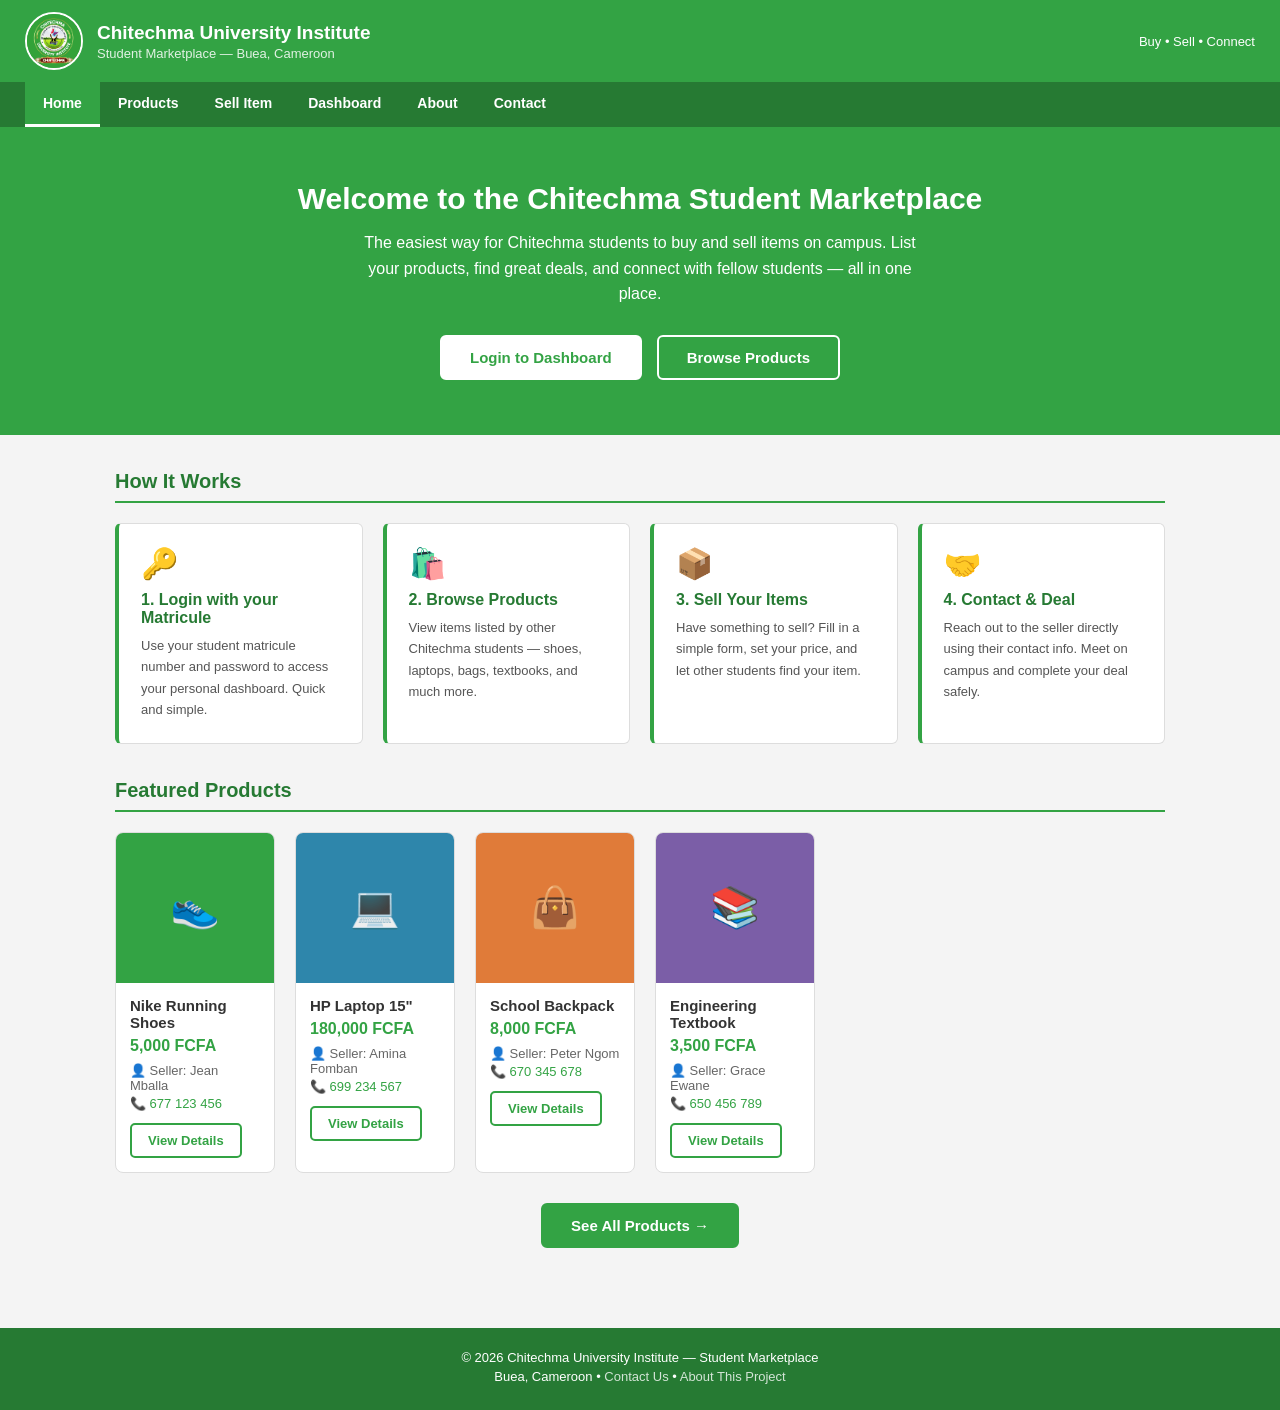
==== commit 7531e480: "backward update" ====
--- a/index.html
+++ b/index.html
@@ -1,125 +1,147 @@
-<!doctype html>
+<!DOCTYPE html>
 <html lang="en">
-  <head>
-    <meta charset="UTF-8" />
-    <meta name="viewport" content="width=device-width, initial-scale=1.0" />
+<head>
+    <meta charset="UTF-8">
+    <meta name="viewport" content="width=device-width, initial-scale=1.0">
     <title>Chitechma Marketplace — Home</title>
-    <link rel="stylesheet" href="style.css" />
-  </head>
-  <body>
+    <link rel="stylesheet" href="style.css">
+</head>
+<body>
+
+    <!-- ============================
+         HEADER (Logo + School Name)
+         ============================ -->
     <div class="header">
-      <div class="header-left">
-        <img src="images/logo.png" alt="Chitechma Logo" class="header-logo" />
-        <div>
-          <div class="header-title">Chitechma University Institute</div>
-          <div class="header-subtitle">
-            Student Marketplace — Buea, Cameroon
-          </div>
+        <div class="header-left">
+            <img src="images/logo.png" alt="Chitechma Logo" class="header-logo">
+            <div>
+                <div class="header-title">Chitechma University Institute</div>
+                <div class="header-subtitle">Student Marketplace &mdash; Buea, Cameroon</div>
+            </div>
         </div>
-      </div>
-      <div class="header-right">Buy · Sell · Connect</div>
-      <button class="nav-toggle" onclick="toggleMobileNav()">☰</button>
+        <div class="header-right">
+            Buy &bull; Sell &bull; Connect
+        </div>
     </div>
 
+    <!-- NAVIGATION BAR -->
     <nav>
-      <ul id="nav-links">
-        <li><a href="index.html" class="active">Home</a></li>
-        <li><a href="products.html">Products</a></li>
-        <li><a href="sell.html">Sell Item</a></li>
-        <li><a href="dashboard.html">Dashboard</a></li>
-        <li><a href="about.html">About</a></li>
-        <li><a href="contact.html">Contact</a></li>
-        <li id="nav-extra"></li>
-      </ul>
+        <ul>
+            <li><a href="index.html" class="active">Home</a></li>
+            <li><a href="products.html">Products</a></li>
+            <li><a href="sell.html">Sell Item</a></li>
+            <li><a href="dashboard.html">Dashboard</a></li>
+            <li><a href="about.html">About</a></li>
+            <li><a href="contact.html">Contact</a></li>
+        </ul>
     </nav>
 
+    <!-- HERO SECTION -->
     <div class="hero">
-      <h1>Chitechma Student Marketplace</h1>
-      <p>
-        Buy and sell items with fellow Chitechma students on campus. Textbooks,
-        electronics, clothing, and more — all in one place.
-      </p>
-      <div class="hero-buttons">
-        <a href="login.html" class="btn btn-white">🔑 Login to Dashboard</a>
-        <a href="products.html" class="btn btn-outline">🛍️ Browse Products</a>
-      </div>
+        <h1>Welcome to the Chitechma Student Marketplace</h1>
+        <p>
+            The easiest way for Chitechma students to buy and sell items on campus.
+            List your products, find great deals, and connect with fellow students — all in one place.
+        </p>
+        <div class="hero-buttons">
+            <a href="login.html" class="btn btn-white">Login to Dashboard</a>
+            <a href="products.html" class="btn btn-outline">Browse Products</a>
+        </div>
     </div>
 
-    <!-- HOW IT WORKS -->
+    <!-- HOW IT WORKS SECTION -->
     <div class="features-section">
-      <h2 class="section-heading">How It Works</h2>
-      <div class="features">
-        <div class="feature-box">
-          <div class="feature-icon">🔑</div>
-          <h3>1. Login with your Account</h3>
-          <p>
-            Use your registered email and password to access your personal
-            dashboard.
-          </p>
+        <h2 class="section-heading">How It Works</h2>
+        <div class="features">
+            <div class="feature-box">
+                <div class="feature-icon">🔑</div>
+                <h3>1. Login with your Matricule</h3>
+                <p>Use your student matricule number and password to access your personal dashboard. Quick and simple.</p>
+            </div>
+            <div class="feature-box">
+                <div class="feature-icon">🛍️</div>
+                <h3>2. Browse Products</h3>
+                <p>View items listed by other Chitechma students — shoes, laptops, bags, textbooks, and much more.</p>
+            </div>
+            <div class="feature-box">
+                <div class="feature-icon">📦</div>
+                <h3>3. Sell Your Items</h3>
+                <p>Have something to sell? Fill in a simple form, set your price, and let other students find your item.</p>
+            </div>
+            <div class="feature-box">
+                <div class="feature-icon">🤝</div>
+                <h3>4. Contact &amp; Deal</h3>
+                <p>Reach out to the seller directly using their contact info. Meet on campus and complete your deal safely.</p>
+            </div>
         </div>
-        <div class="feature-box">
-          <div class="feature-icon">🛍️</div>
-          <h3>2. Browse Products</h3>
-          <p>
-            View all items listed by Chitechma students — filtered by category
-            or price.
-          </p>
-        </div>
-        <div class="feature-box">
-          <div class="feature-icon">📦</div>
-          <h3>3. List Your Item</h3>
-          <p>
-            Fill in a simple form, upload a photo, and your item goes live
-            instantly.
-          </p>
-        </div>
-        <div class="feature-box">
-          <div class="feature-icon">🤝</div>
-          <h3>4. Contact & Deal</h3>
-          <p>
-            Contact the seller via phone or email and meet on campus to complete
-            the deal.
-          </p>
-        </div>
-      </div>
     </div>
 
-    <!-- FEATURED PRODUCTS -->
-    <div class="features-section" style="padding-top: 0">
-      <h2 class="section-heading">Featured Products</h2>
-      <div id="featured-products" class="products-grid">
-        <div class="empty-state">
-          <div class="empty-icon">⏳</div>
-          <p>Loading products...</p>
+    <!-- FEATURED PRODUCTS SECTION -->
+    <div class="features-section" style="padding-top: 0;">
+        <h2 class="section-heading">Featured Products</h2>
+
+        <div class="products-grid">
+
+            <!-- Product 1 -->
+            <div class="product-card">
+                <div class="product-img green">👟</div>
+                <div class="product-card-body">
+                    <div class="product-name">Nike Running Shoes</div>
+                    <div class="product-price">5,000 FCFA</div>
+                    <div class="product-seller">👤 Seller: Jean Mballa</div>
+                    <div class="product-contact">📞 677 123 456</div>
+                    <a href="products.html" class="btn">View Details</a>
+                </div>
+            </div>
+
+            <!-- Product 2 -->
+            <div class="product-card">
+                <div class="product-img blue">💻</div>
+                <div class="product-card-body">
+                    <div class="product-name">HP Laptop 15&quot;</div>
+                    <div class="product-price">180,000 FCFA</div>
+                    <div class="product-seller">👤 Seller: Amina Fomban</div>
+                    <div class="product-contact">📞 699 234 567</div>
+                    <a href="products.html" class="btn">View Details</a>
+                </div>
+            </div>
+
+            <!-- Product 3 -->
+            <div class="product-card">
+                <div class="product-img orange">👜</div>
+                <div class="product-card-body">
+                    <div class="product-name">School Backpack</div>
+                    <div class="product-price">8,000 FCFA</div>
+                    <div class="product-seller">👤 Seller: Peter Ngom</div>
+                    <div class="product-contact">📞 670 345 678</div>
+                    <a href="products.html" class="btn">View Details</a>
+                </div>
+            </div>
+
+            <!-- Product 4 -->
+            <div class="product-card">
+                <div class="product-img purple">📚</div>
+                <div class="product-card-body">
+                    <div class="product-name">Engineering Textbook</div>
+                    <div class="product-price">3,500 FCFA</div>
+                    <div class="product-seller">👤 Seller: Grace Ewane</div>
+                    <div class="product-contact">📞 650 456 789</div>
+                    <a href="products.html" class="btn">View Details</a>
+                </div>
+            </div>
+
         </div>
-      </div>
-      <div style="text-align: center; margin-top: 28px">
-        <a href="products.html" class="btn btn-green">See All Products →</a>
-      </div>
+
+        <div style="text-align: center; margin-top: 30px;">
+            <a href="products.html" class="btn btn-green">See All Products &rarr;</a>
+        </div>
     </div>
 
+    <!-- FOOTER -->
     <footer>
-      <p>© 2025 Chitechma University Institute — Student Marketplace</p>
-      <p>
-        Buea, Cameroon · <a href="contact.html">Contact Us</a> ·
-        <a href="about.html">About</a>
-      </p>
+        <p>&copy; 2026 Chitechma University Institute &mdash; Student Marketplace</p>
+        <p>Buea, Cameroon &bull; <a href="contact.html">Contact Us</a> &bull; <a href="about.html">About This Project</a></p>
     </footer>
 
-    <script src="app.js"></script>
-    <script>
-      document.addEventListener("DOMContentLoaded", function () {
-        const products = DB.getApproved();
-        const grid = document.getElementById("featured-products");
-        if (products.length === 0) {
-          grid.innerHTML =
-            '<div class="empty-state"><div class="empty-icon">📭</div><p>No products listed yet. <a href="sell.html">Be the first to sell!</a></p></div>';
-          return;
-        }
-        // Show latest 4 products
-        const featured = products.slice(-4).reverse();
-        grid.innerHTML = featured.map(buildCard).join("");
-      });
-    </script>
-  </body>
+</body>
 </html>
--- a/style.css
+++ b/style.css
@@ -1,398 +1,652 @@
-/* ============================================================
-   Chitechma University Institute — Student Marketplace
-   style.css  |  Green: #33A344  |  White: #FFFFFF
-   ============================================================ */
-
-* { margin:0; padding:0; box-sizing:border-box; }
+/* Chitechma University Institute — Student Marketplace
+   Main Stylesheet (style.css)
+   Colors: Green #33A344 | White #FFFFFF | Light Grey #F4F4F4 */
+
+/* --- Reset & Base Styles --- */
+* {
+  margin: 0;
+  padding: 0;
+  box-sizing: border-box;
+}
 
 body {
   font-family: Arial, sans-serif;
   background-color: #f4f4f4;
-  color: #333;
-}
-
-/* ── HEADER ─────────────────────────────────────────────── */
+  color: #333333;
+}
+
+/* HEADER (Top bar with logo and school name) */
 .header {
-  background-color: #33A344;
+  background-color: #33a344;
   padding: 12px 25px;
   display: flex;
   align-items: center;
   justify-content: space-between;
+}
+
+.header-left {
+  display: flex;
+  align-items: center;
+  gap: 14px;
+}
+
+.header-logo {
+  width: 58px;
+  height: 58px;
+  border-radius: 50%;
+  border: 2px solid white;
+  object-fit: cover;
+}
+
+.header-title {
+  color: white;
+  font-size: 19px;
+  font-weight: bold;
+}
+
+.header-subtitle {
+  color: rgba(255, 255, 255, 0.85);
+  font-size: 13px;
+  margin-top: 2px;
+}
+
+.header-right {
+  color: white;
+  font-size: 13px;
+  text-align: right;
+}
+
+/* NAVIGATION BAR */
+nav {
+  background-color: #267a33;
+  padding: 0 25px;
+}
+
+nav ul {
+  list-style: none;
+  display: flex;
+  gap: 0;
   flex-wrap: wrap;
-  gap: 10px;
-}
-.header-left { display:flex; align-items:center; gap:14px; }
-.header-logo { width:56px; height:56px; border-radius:50%; border:2px solid #fff; object-fit:cover; }
-.header-title { color:#fff; font-size:18px; font-weight:bold; }
-.header-subtitle { color:rgba(255,255,255,.85); font-size:12px; margin-top:2px; }
-.header-right { color:#fff; font-size:13px; text-align:right; }
-
-/* Mobile hamburger button */
-.nav-toggle {
-  display: none;
-  background: transparent;
-  border: 2px solid #fff;
-  color: #fff;
+}
+
+nav ul li a {
+  display: block;
+  padding: 13px 18px;
+  color: white;
+  text-decoration: none;
+  font-size: 14px;
+  font-weight: bold;
+}
+
+nav ul li a:hover {
+  background-color: #33a344;
+}
+
+nav ul li a.active {
+  background-color: #33a344;
+  border-bottom: 3px solid white;
+}
+
+/* MAIN CONTENT WRAPPER */
+.main-content {
+  padding: 30px 25px;
+  max-width: 1100px;
+  margin: 0 auto;
+}
+
+/* --- Page Title --- */
+.page-title {
+  font-size: 24px;
+  color: #267a33;
+  margin-bottom: 22px;
+  padding-bottom: 10px;
+  border-bottom: 3px solid #33a344;
+}
+
+/* HOME PAGE — HERO SECTION */
+.hero {
+  background-color: #33a344;
+  color: white;
+  padding: 55px 25px;
+  text-align: center;
+}
+
+.hero h1 {
+  font-size: 30px;
+  margin-bottom: 14px;
+}
+
+.hero p {
+  font-size: 16px;
+  margin-bottom: 28px;
+  max-width: 580px;
+  margin-left: auto;
+  margin-right: auto;
+  line-height: 1.6;
+}
+
+.hero-buttons {
+  display: flex;
+  gap: 15px;
+  justify-content: center;
+  flex-wrap: wrap;
+}
+
+/* BUTTONS */
+.btn {
+  display: inline-block;
+  padding: 12px 28px;
+  border-radius: 6px;
+  text-decoration: none;
+  font-size: 15px;
+  font-weight: bold;
+  border: 2px solid white;
+  cursor: pointer;
+}
+
+.btn-white {
+  background-color: white;
+  color: #33a344;
+}
+
+.btn-outline {
+  background-color: transparent;
+  color: white;
+}
+
+.btn-green {
+  background-color: #33a344;
+  color: white;
+  border-color: #33a344;
+}
+
+/* HOME PAGE — FEATURES  */
+.features-section {
+  padding: 35px 25px;
+  max-width: 1100px;
+  margin: 0 auto;
+}
+
+.section-heading {
   font-size: 20px;
-  padding: 4px 10px;
-  border-radius: 4px;
-  cursor: pointer;
-}
-
-/* ── NAVIGATION ──────────────────────────────────────────── */
-nav { background-color:#267A33; padding:0 25px; }
-#nav-links { list-style:none; display:flex; flex-wrap:wrap; gap:0; }
-#nav-links li a {
-  display:block; padding:13px 16px;
-  color:#fff; text-decoration:none; font-size:14px; font-weight:bold;
-}
-#nav-links li a:hover { background-color:#33A344; }
-#nav-links li a.active { background-color:#33A344; border-bottom:3px solid #fff; }
-
-/* ── MAIN CONTENT ────────────────────────────────────────── */
-.main-content { padding:30px 25px; max-width:1100px; margin:0 auto; }
-.page-title {
-  font-size:22px; color:#267A33; margin-bottom:20px;
-  padding-bottom:10px; border-bottom:3px solid #33A344;
-}
-
-/* ── HERO ────────────────────────────────────────────────── */
-.hero { background:#33A344; color:#fff; padding:55px 25px; text-align:center; }
-.hero h1 { font-size:30px; margin-bottom:14px; }
-.hero p { font-size:16px; margin-bottom:28px; max-width:580px; margin-left:auto; margin-right:auto; line-height:1.6; }
-.hero-buttons { display:flex; gap:15px; justify-content:center; flex-wrap:wrap; }
-
-/* ── BUTTONS ─────────────────────────────────────────────── */
-.btn {
-  display:inline-block; padding:11px 24px; border-radius:6px;
-  text-decoration:none; font-size:14px; font-weight:bold;
-  border:2px solid #33A344; cursor:pointer;
-  background-color:#fff; color:#33A344;
-}
-.btn:hover { background-color:#33A344; color:#fff; }
-.btn-white { background:#fff; color:#33A344; border-color:#fff; }
-.btn-white:hover { background:#e8f7ea; }
-.btn-outline { background:transparent; color:#fff; border-color:#fff; }
-.btn-outline:hover { background:#fff; color:#33A344; }
-.btn-green { background:#33A344; color:#fff; border-color:#33A344; }
-.btn-green:hover { background:#267A33; }
-.btn-red { background:#ef4444; color:#fff; border-color:#ef4444; font-size:13px; padding:8px 16px; }
-.btn-red:hover { background:#b91c1c; }
-.btn-sm { padding:7px 14px; font-size:13px; }
-
-/* ── NOTICE ─────────────────────────────────────────────── */
-.notice {
-  background:#E8F7EA; border:1px solid #33A344;
-  border-left:4px solid #33A344; border-radius:5px;
-  padding:13px 16px; font-size:14px; color:#267A33; margin-bottom:22px;
-}
-.notice-warn {
-  background:#FEF3C7; border:1px solid #F59E0B;
-  border-left:4px solid #F59E0B; border-radius:5px;
-  padding:13px 16px; font-size:14px; color:#92400E; margin-bottom:22px;
-}
-
-/* ── FEATURES SECTION (Home) ─────────────────────────────── */
-.features-section { padding:35px 25px; max-width:1100px; margin:0 auto; }
-.section-heading { font-size:20px; color:#267A33; margin-bottom:18px; padding-bottom:8px; border-bottom:2px solid #33A344; }
-.features { display:flex; flex-wrap:wrap; gap:20px; }
+  color: #267a33;
+  margin-bottom: 20px;
+  padding-bottom: 8px;
+  border-bottom: 2px solid #33a344;
+}
+
+.features {
+  display: flex;
+  flex-wrap: wrap;
+  gap: 20px;
+}
+
 .feature-box {
-  background:#fff; border:1px solid #ddd; border-left:4px solid #33A344;
-  border-radius:6px; padding:22px; flex:1; min-width:200px;
-}
-.feature-box .feature-icon { font-size:28px; margin-bottom:8px; }
-.feature-box h3 { color:#267A33; font-size:15px; margin-bottom:7px; }
-.feature-box p { font-size:13px; color:#555; line-height:1.6; }
-
-/* ── PRODUCT CARDS ───────────────────────────────────────── */
-.products-grid { display:flex; flex-wrap:wrap; gap:20px; }
-.product-card { background:#fff; border:1px solid #ddd; border-radius:8px; width:220px; overflow:hidden; }
-.product-card:hover { border-color:#33A344; }
+  background-color: white;
+  border: 1px solid #dddddd;
+  border-left: 4px solid #33a344;
+  border-radius: 6px;
+  padding: 22px;
+  flex: 1;
+  min-width: 200px;
+}
+
+.feature-box .feature-icon {
+  font-size: 30px;
+  margin-bottom: 10px;
+}
+
+.feature-box h3 {
+  color: #267a33;
+  font-size: 16px;
+  margin-bottom: 8px;
+}
+
+.feature-box p {
+  font-size: 13px;
+  color: #555555;
+  line-height: 1.65;
+}
+
+/* PRODUCT CARDS */
+.products-grid {
+  display: flex;
+  flex-wrap: wrap;
+  gap: 20px;
+  margin-top: 10px;
+}
+
+.product-card {
+  background-color: white;
+  border: 1px solid #dddddd;
+  border-radius: 8px;
+  width: 160px;
+  overflow: hidden;
+}
+
+/* Placeholder image for products (colored box) */
 .product-img {
-  width:100%; height:150px; display:flex;
-  align-items:center; justify-content:center;
-  font-size:40px; color:#fff;
-}
-.product-card-body { padding:14px; }
-.product-name { font-size:14px; font-weight:bold; color:#333; margin:6px 0; }
-.product-price { font-size:16px; color:#33A344; font-weight:bold; margin-bottom:6px; }
-.product-seller { font-size:13px; color:#666; margin-bottom:3px; }
-.product-contact { font-size:13px; color:#33A344; margin-bottom:10px; }
-.condition-badge {
-  display:inline-block; font-size:11px; padding:2px 9px;
-  border-radius:20px; background:#E8F7EA; color:#267A33;
-}
-
-/* ── SEARCH & FILTER BAR ─────────────────────────────────── */
-.filter-bar {
-  background:#fff; border:1px solid #ddd; border-radius:8px;
-  padding:16px 20px; margin-bottom:24px;
-  display:flex; flex-wrap:wrap; gap:12px; align-items:center;
-}
-.filter-bar input, .filter-bar select {
-  padding:9px 12px; border:1px solid #ccc; border-radius:5px;
-  font-size:14px; flex:1; min-width:140px;
-}
-.filter-bar input:focus, .filter-bar select:focus { outline:none; border-color:#33A344; }
-
-/* ── LOGIN ───────────────────────────────────────────────── */
+  width: 100%;
+  height: 150px;
+  display: flex;
+  align-items: center;
+  justify-content: center;
+  font-size: 40px;
+  color: white;
+}
+
+.product-img.green {
+  background-color: #33a344;
+}
+.product-img.blue {
+  background-color: #2e86ab;
+}
+.product-img.orange {
+  background-color: #e07b39;
+}
+.product-img.purple {
+  background-color: #7b5ea7;
+}
+.product-img.teal {
+  background-color: #2a9d8f;
+}
+.product-img.red {
+  background-color: #c84b31;
+}
+
+.product-card-body {
+  padding: 14px;
+}
+
+.product-name {
+  font-size: 15px;
+  font-weight: bold;
+  color: #333333;
+  margin-bottom: 6px;
+}
+
+.product-price {
+  font-size: 16px;
+  color: #33a344;
+  font-weight: bold;
+  margin-bottom: 8px;
+}
+
+.product-seller {
+  font-size: 13px;
+  color: #666666;
+  margin-bottom: 3px;
+}
+
+.product-contact {
+  font-size: 13px;
+  color: #33a344;
+  margin-bottom: 12px;
+}
+
+.product-card-body .btn {
+  padding: 8px 16px;
+  font-size: 13px;
+  border: 2px solid #33a344;
+  border-radius: 5px;
+  background-color: white;
+  color: #33a344;
+  text-decoration: none;
+  display: inline-block;
+}
+
+/* LOGIN PAGE */
 .login-page-bg {
-  min-height:70vh; display:flex;
-  align-items:center; justify-content:center; padding:30px 20px;
-}
+  background-color: #f4f4f4;
+  min-height: 70vh;
+  display: flex;
+  align-items: center;
+  justify-content: center;
+  padding: 30px 20px;
+}
+
 .login-container {
-  background:#fff; border:1px solid #ddd; border-radius:10px;
-  padding:38px 35px; width:100%; max-width:420px; text-align:center;
-}
-.login-logo { width:85px; height:85px; border-radius:50%; margin-bottom:16px; border:3px solid #33A344; object-fit:cover; }
-.login-title { font-size:20px; color:#267A33; font-weight:bold; margin-bottom:5px; }
-.login-subtitle { font-size:13px; color:#888; margin-bottom:24px; }
-
-/* ── FORMS ───────────────────────────────────────────────── */
-.form-group { margin-bottom:16px; text-align:left; }
-.form-group label { display:block; font-size:14px; font-weight:bold; color:#444; margin-bottom:5px; }
+  background-color: white;
+  border: 1px solid #dddddd;
+  border-radius: 10px;
+  padding: 38px 35px;
+  width: 100%;
+  max-width: 400px;
+  text-align: center;
+}
+
+.login-logo {
+  width: 85px;
+  height: 85px;
+  border-radius: 50%;
+  margin-bottom: 16px;
+  border: 3px solid #33a344;
+  object-fit: cover;
+}
+
+.login-title {
+  font-size: 20px;
+  color: #267a33;
+  font-weight: bold;
+  margin-bottom: 6px;
+}
+
+.login-subtitle {
+  font-size: 13px;
+  color: #888888;
+  margin-bottom: 28px;
+}
+
+/* FORMS (Login, Sell) */
+.form-group {
+  margin-bottom: 18px;
+  text-align: left;
+}
+
+.form-group label {
+  display: block;
+  font-size: 14px;
+  font-weight: bold;
+  color: #444444;
+  margin-bottom: 6px;
+}
+
 .form-group input,
 .form-group textarea,
 .form-group select {
-  width:100%; padding:10px 12px; border:1px solid #ccc;
-  border-radius:5px; font-size:14px; background:#fff; color:#333;
-}
+  width: 100%;
+  padding: 11px 13px;
+  border: 1px solid #cccccc;
+  border-radius: 5px;
+  font-size: 14px;
+  background-color: white;
+  color: #333;
+}
+
 .form-group input:focus,
 .form-group textarea:focus,
-.form-group select:focus { outline:none; border-color:#33A344; }
-.form-group textarea { height:100px; resize:vertical; }
+.form-group select:focus {
+  outline: none;
+  border-color: #33a344;
+}
+
+.form-group textarea {
+  height: 110px;
+  resize: vertical;
+}
+
 .form-submit {
-  background:#33A344; color:#fff; border:none;
-  padding:13px 30px; font-size:15px; font-weight:bold;
-  border-radius:6px; cursor:pointer; width:100%;
-}
-.form-submit:hover { background:#267A33; }
-.form-row { display:flex; gap:14px; flex-wrap:wrap; }
-.form-row .form-group { flex:1; min-width:180px; }
-
-/* ── DASHBOARD ───────────────────────────────────────────── */
+  background-color: #33a344;
+  color: white;
+  border: none;
+  padding: 13px 30px;
+  font-size: 15px;
+  font-weight: bold;
+  border-radius: 6px;
+  cursor: pointer;
+  width: 100%;
+  margin-top: 5px;
+}
+
+.form-submit:hover {
+  background-color: #267a33;
+}
+
+/* DASHBOARD PAGE */
 .welcome-banner {
-  background:#33A344; color:#fff;
-  padding:22px 28px; border-radius:8px; margin-bottom:24px;
-}
-.welcome-banner h2 { font-size:20px; margin-bottom:5px; }
-.welcome-banner p { font-size:14px; opacity:.9; }
-
-.dashboard-stats { display:flex; flex-wrap:wrap; gap:14px; margin-bottom:26px; }
-.stat-box { background:#fff; border:1px solid #ddd; border-radius:8px; padding:16px 22px; flex:1; min-width:120px; text-align:center; }
-.stat-number { font-size:26px; font-weight:bold; color:#33A344; }
-.stat-label { font-size:12px; color:#777; margin-top:3px; }
-
-.dashboard-grid { display:flex; flex-wrap:wrap; gap:18px; }
+  background-color: #33a344;
+  color: white;
+  padding: 22px 28px;
+  border-radius: 8px;
+  margin-bottom: 28px;
+}
+
+.welcome-banner h2 {
+  font-size: 22px;
+  margin-bottom: 5px;
+}
+
+.welcome-banner p {
+  font-size: 14px;
+  opacity: 0.9;
+}
+
+.dashboard-stats {
+  display: flex;
+  flex-wrap: wrap;
+  gap: 16px;
+  margin-bottom: 28px;
+}
+
+.stat-box {
+  background-color: white;
+  border: 1px solid #dddddd;
+  border-radius: 8px;
+  padding: 18px 22px;
+  flex: 1;
+  min-width: 130px;
+  text-align: center;
+}
+
+.stat-number {
+  font-size: 28px;
+  font-weight: bold;
+  color: #33a344;
+}
+
+.stat-label {
+  font-size: 13px;
+  color: #777;
+  margin-top: 4px;
+}
+
+.dashboard-grid {
+  display: flex;
+  flex-wrap: wrap;
+  gap: 20px;
+}
+
 .dash-card {
-  background:#fff; border:1px solid #ddd; border-radius:10px;
-  padding:26px 20px; width:200px; text-align:center;
-  text-decoration:none; color:#333; display:block;
-}
-.dash-card:hover { border-color:#33A344; border-width:2px; }
-.dash-icon { font-size:36px; margin-bottom:10px; }
-.dash-card-title { font-size:14px; font-weight:bold; color:#267A33; margin-bottom:6px; }
-.dash-card-desc { font-size:12px; color:#666; line-height:1.5; }
-
-/* ── INFO SECTION ────────────────────────────────────────── */
-.info-section { background:#fff; border:1px solid #ddd; border-radius:8px; padding:24px; margin-bottom:18px; }
-.info-section h2 { color:#267A33; font-size:17px; font-weight:bold; margin-bottom:12px; padding-bottom:8px; border-bottom:1px solid #eee; }
-.info-section p { font-size:14px; color:#555; line-height:1.7; margin-bottom:10px; }
-.info-section ul, .info-section ol { padding-left:20px; }
-.info-section ul li, .info-section ol li { font-size:14px; color:#555; line-height:1.8; }
-
-/* ── CONTACT PAGE ────────────────────────────────────────── */
-.contact-item { display:flex; align-items:flex-start; gap:14px; padding:12px 0; border-bottom:1px solid #f0f0f0; }
-.contact-icon { font-size:22px; width:30px; flex-shrink:0; text-align:center; }
-.contact-label { font-size:12px; color:#999; margin-bottom:2px; text-transform:uppercase; letter-spacing:.04em; }
-.contact-value { font-size:15px; color:#333; font-weight:bold; }
-.team-member { display:flex; align-items:center; gap:14px; padding:11px 0; border-bottom:1px solid #f5f5f5; }
+  background-color: white;
+  border: 1px solid #dddddd;
+  border-radius: 10px;
+  padding: 28px 22px;
+  width: 340px;
+  text-align: center;
+  text-decoration: none;
+  color: #333333;
+  display: block;
+}
+
+.dash-card:hover {
+  border-color: #33a344;
+  border-width: 2px;
+}
+
+.dash-icon {
+  font-size: 38px;
+  margin-bottom: 12px;
+}
+
+.dash-card-title {
+  font-size: 15px;
+  font-weight: bold;
+  color: #267a33;
+  margin-bottom: 7px;
+}
+
+.dash-card-desc {
+  font-size: 13px;
+  color: #666666;
+  line-height: 1.5;
+}
+
+/* ABOUT PAGE */
+.info-section {
+  background-color: white;
+  border: 1px solid #dddddd;
+  border-radius: 8px;
+  padding: 25px;
+  margin-bottom: 20px;
+}
+
+.info-section h2 {
+  color: #267a33;
+  font-size: 18px;
+  font-weight: bold;
+  margin-bottom: 12px;
+  padding-bottom: 8px;
+  border-bottom: 1px solid #eeeeee;
+}
+
+.info-section p {
+  font-size: 14px;
+  color: #555555;
+  line-height: 1.7;
+  margin-bottom: 10px;
+}
+
+.info-section ul,
+.info-section ol {
+  padding-left: 22px;
+  margin-top: 8px;
+}
+
+.info-section ul li,
+.info-section ol li {
+  font-size: 14px;
+  color: #555555;
+  line-height: 1.8;
+}
+
+.benefit-item {
+  display: flex;
+  align-items: flex-start;
+  gap: 12px;
+  padding: 10px 0;
+  border-bottom: 1px solid #f5f5f5;
+}
+
+.benefit-icon {
+  font-size: 22px;
+  flex-shrink: 0;
+  width: 30px;
+  text-align: center;
+}
+
+.benefit-text strong {
+  display: block;
+  color: #267a33;
+  font-size: 14px;
+  margin-bottom: 3px;
+}
+
+.benefit-text span {
+  font-size: 13px;
+  color: #666;
+}
+
+/* CONTACT PAGE */
+.contact-grid {
+  display: flex;
+  flex-wrap: wrap;
+  gap: 20px;
+}
+
+.contact-item {
+  display: flex;
+  align-items: flex-start;
+  gap: 14px;
+  padding: 13px 0;
+  border-bottom: 1px solid #f0f0f0;
+}
+
+.contact-icon {
+  font-size: 24px;
+  width: 32px;
+  flex-shrink: 0;
+  text-align: center;
+}
+
+.contact-label {
+  font-size: 12px;
+  color: #999999;
+  margin-bottom: 3px;
+  text-transform: uppercase;
+  letter-spacing: 0.04em;
+}
+
+.contact-value {
+  font-size: 15px;
+  color: #333333;
+  font-weight: bold;
+}
+
+.team-member {
+  display: flex;
+  align-items: center;
+  gap: 14px;
+  padding: 11px 0;
+  border-bottom: 1px solid #f5f5f5;
+}
+
 .team-avatar {
-  width:42px; height:42px; border-radius:50%; background:#33A344;
-  color:#fff; display:flex; align-items:center; justify-content:center;
-  font-size:14px; font-weight:bold; flex-shrink:0; overflow:hidden;
-}
-.team-avatar img { width:100%; height:100%; object-fit:cover; }
-.team-name { font-size:15px; font-weight:bold; color:#333; }
-.team-role { font-size:12px; color:#777; margin-top:2px; }
-
-/* ── PRODUCT CONTACT PAGE ────────────────────────────────── */
-.seller-card {
-  background:#fff; border:2px solid #33A344; border-radius:10px; padding:28px;
-  display:flex; flex-wrap:wrap; gap:24px; margin-bottom:24px;
-}
-.seller-avatar {
-  width:80px; height:80px; border-radius:50%; background:#33A344;
-  color:#fff; font-size:28px; display:flex; align-items:center;
-  justify-content:center; flex-shrink:0;
-}
-.seller-detail h3 { font-size:20px; color:#267A33; margin-bottom:8px; }
-.contact-method {
-  display:flex; align-items:center; gap:12px;
-  background:#f9f9f9; border:1px solid #eee; border-radius:6px;
-  padding:12px 16px; margin-bottom:10px; text-decoration:none; color:#333;
-}
-.contact-method:hover { border-color:#33A344; background:#E8F7EA; }
-.contact-method .cm-icon { font-size:22px; width:30px; text-align:center; }
-.contact-method .cm-label { font-size:12px; color:#888; }
-.contact-method .cm-value { font-size:15px; font-weight:bold; color:#267A33; }
-
-/* ── MESSAGES ────────────────────────────────────────────── */
-.message-item {
-  background:#fff; border:1px solid #ddd; border-radius:6px;
-  padding:14px 16px; margin-bottom:10px;
-}
-.message-item.unread { border-left:4px solid #33A344; }
-.msg-meta { font-size:12px; color:#888; margin-bottom:5px; }
-.msg-text { font-size:14px; color:#333; }
-.msg-reply-form { margin-top:10px; display:flex; gap:8px; }
-.msg-reply-form input { flex:1; padding:8px 12px; border:1px solid #ccc; border-radius:5px; font-size:14px; }
-.msg-reply-form button { padding:8px 16px; background:#33A344; color:#fff; border:none; border-radius:5px; cursor:pointer; font-size:14px; }
-
-/* ── ADMIN DASHBOARD ─────────────────────────────────────── */
-.admin-tabs { display:flex; flex-wrap:wrap; gap:0; border-bottom:2px solid #33A344; margin-bottom:24px; }
-.admin-tab {
-  padding:11px 20px; cursor:pointer; font-size:14px; font-weight:bold;
-  background:#fff; border:1px solid #ddd; border-bottom:none;
-  color:#555; border-radius:6px 6px 0 0; margin-right:4px;
-}
-.admin-tab.active { background:#33A344; color:#fff; border-color:#33A344; }
-.admin-tab:hover:not(.active) { background:#E8F7EA; color:#267A33; }
-.tab-panel { display:none; }
-.tab-panel.active { display:block; }
-
-.admin-table { width:100%; border-collapse:collapse; font-size:14px; }
-.admin-table th { background:#33A344; color:#fff; padding:10px 14px; text-align:left; }
-.admin-table td { padding:10px 14px; border-bottom:1px solid #eee; vertical-align:middle; }
-.admin-table tr:hover td { background:#f9fffe; }
-.admin-table img { width:40px; height:40px; object-fit:cover; border-radius:4px; }
-
-.admin-stat-grid { display:flex; flex-wrap:wrap; gap:16px; margin-bottom:28px; }
-.admin-stat { background:#fff; border:1px solid #ddd; border-radius:8px; padding:20px; flex:1; min-width:140px; text-align:center; }
-.admin-stat .num { font-size:30px; font-weight:bold; color:#33A344; }
-.admin-stat .lbl { font-size:13px; color:#777; margin-top:4px; }
-
-/* Profile image upload area */
-.profile-upload-area {
-  border:2px dashed #33A344; border-radius:10px; padding:30px;
-  text-align:center; cursor:pointer; background:#f9fff9;
-}
-.profile-upload-area img { width:100px; height:100px; border-radius:50%; object-fit:cover; border:3px solid #33A344; }
-.profile-upload-area p { font-size:14px; color:#555; margin-top:10px; }
-
-/* Inline form for admin modals */
-.inline-form { background:#f9f9f9; border:1px solid #ddd; border-radius:8px; padding:20px; margin-bottom:20px; }
-.inline-form h3 { color:#267A33; font-size:16px; margin-bottom:16px; }
-
-/* Badge */
-.badge { display:inline-block; font-size:11px; padding:2px 9px; border-radius:20px; font-weight:bold; }
-.badge-green { background:#E8F7EA; color:#267A33; }
-.badge-red { background:#FEE2E2; color:#B91C1C; }
-.badge-yellow { background:#FEF3C7; color:#92400E; }
-
-/* ── BENEFIT ITEMS (About) ───────────────────────────────── */
-.benefit-item { display:flex; align-items:flex-start; gap:12px; padding:10px 0; border-bottom:1px solid #f5f5f5; }
-.benefit-icon { font-size:22px; flex-shrink:0; width:30px; text-align:center; }
-.benefit-text strong { display:block; color:#267A33; font-size:14px; margin-bottom:3px; }
-.benefit-text span { font-size:13px; color:#666; }
-
-/* ── SELL FORM LAYOUT ────────────────────────────────────── */
-.sell-grid { display:flex; flex-wrap:wrap; gap:24px; }
-.sell-main { flex:2; min-width:280px; background:#fff; border:1px solid #ddd; border-radius:8px; padding:26px; }
-.sell-side { flex:1; min-width:220px; }
-
-/* ── TWO COLUMN LAYOUT ───────────────────────────────────── */
-.two-col { display:flex; flex-wrap:wrap; gap:24px; }
-.col-main { flex:2; min-width:280px; }
-.col-side { flex:1; min-width:220px; }
-
-/* ── FOOTER ─────────────────────────────────────────────── */
-footer { background:#267A33; color:#fff; text-align:center; padding:22px 25px; margin-top:45px; }
-footer p { font-size:13px; margin-bottom:4px; }
-footer a { color:rgba(255,255,255,.8); text-decoration:none; }
-footer a:hover { text-decoration:underline; }
-
-/* ── ALERT BOX ───────────────────────────────────────────── */
-#alert-box .alert {
-  padding:13px 16px; border-radius:5px; font-size:14px;
-  margin-bottom:16px; border-left:4px solid;
-}
-.alert-success { background:#E8F7EA; border-color:#33A344; color:#267A33; }
-.alert-error { background:#FEE2E2; border-color:#EF4444; color:#B91C1C; }
-
-/* ── EMPTY STATE ─────────────────────────────────────────── */
-.empty-state { text-align:center; padding:50px 20px; color:#888; }
-.empty-state .empty-icon { font-size:50px; margin-bottom:14px; }
-.empty-state p { font-size:15px; }
-
-/* ═══════════════════════════════════════════
-   MOBILE RESPONSIVE STYLES
-   ═══════════════════════════════════════════ */
-@media (max-width: 768px) {
-
-  /* Header */
-  .header { padding:10px 15px; }
-  .header-title { font-size:15px; }
-  .header-subtitle { font-size:11px; }
-  .header-logo { width:46px; height:46px; }
-  .header-right { display:none; }
-  .nav-toggle { display:block; }
-
-  /* Nav */
-  nav { padding:0; }
-  #nav-links { display:none; flex-direction:column; width:100%; }
-  #nav-links.nav-open { display:flex; }
-  #nav-links li a { border-bottom:1px solid rgba(255,255,255,.15); padding:12px 16px; }
-
-  /* Hero */
-  .hero { padding:35px 15px; }
-  .hero h1 { font-size:20px; }
-  .hero p { font-size:13px; }
-  .hero-buttons { flex-direction:column; align-items:center; }
-  .hero-buttons .btn { width:100%; max-width:280px; text-align:center; }
-
-  /* Main content */
-  .main-content { padding:20px 15px; }
-  .features-section { padding:20px 15px; }
-
-  /* Products */
-  .products-grid { justify-content:center; }
-  .product-card { width:100%; max-width:360px; }
-
-  /* Filter bar */
-  .filter-bar { flex-direction:column; }
-  .filter-bar input, .filter-bar select { min-width:100%; }
-
-  /* Dashboard */
-  .dashboard-stats { flex-direction:column; }
-  .stat-box { flex:none; }
-  .dashboard-grid { flex-direction:column; align-items:center; }
-  .dash-card { width:100%; max-width:340px; }
-
-  /* Forms */
-  .login-container { padding:25px 16px; }
-  .form-row { flex-direction:column; }
-  .sell-grid, .two-col { flex-direction:column; }
-  .sell-main, .col-main, .col-side, .sell-side { min-width:100%; }
-
-  /* Admin tabs */
-  .admin-tabs { gap:4px; }
-  .admin-tab { padding:9px 12px; font-size:12px; }
-
-  /* Admin table */
-  .admin-table { font-size:12px; }
-  .admin-table td, .admin-table th { padding:8px 10px; }
-
-  /* Seller card */
-  .seller-card { flex-direction:column; }
-
-  /* Features */
-  .features { flex-direction:column; }
-  .feature-box { min-width:100%; }
-
-  /* Admin stats */
-  .admin-stat-grid { flex-direction:column; }
-
-  /* Profile upload */
-  .profile-upload-area { padding:20px; }
-}
+  width: 40px;
+  height: 40px;
+  border-radius: 50%;
+  background-color: #33a344;
+  color: white;
+  display: flex;
+  align-items: center;
+  justify-content: center;
+  font-size: 14px;
+  font-weight: bold;
+  flex-shrink: 0;
+}
+
+.team-name {
+  font-size: 15px;
+  font-weight: bold;
+  color: #333;
+}
+
+.team-role {
+  font-size: 13px;
+  color: #777;
+  margin-top: 2px;
+}
+
+/* NOTICE / ALERT BOX */
+.notice {
+  background-color: #e8f7ea;
+  border: 1px solid #33a344;
+  border-left: 4px solid #33a344;
+  border-radius: 5px;
+  padding: 13px 16px;
+  font-size: 14px;
+  color: #267a33;
+  margin-bottom: 22px;
+}
+
+/* FOOTER */
+footer {
+  background-color: #267a33;
+  color: white;
+  text-align: center;
+  padding: 22px 25px;
+  margin-top: 45px;
+}
+
+footer p {
+  font-size: 13px;
+  margin-bottom: 4px;
+}
+
+footer a {
+  color: rgba(255, 255, 255, 0.8);
+  text-decoration: none;
+}
+
+footer a:hover {
+  text-decoration: underline;
+}
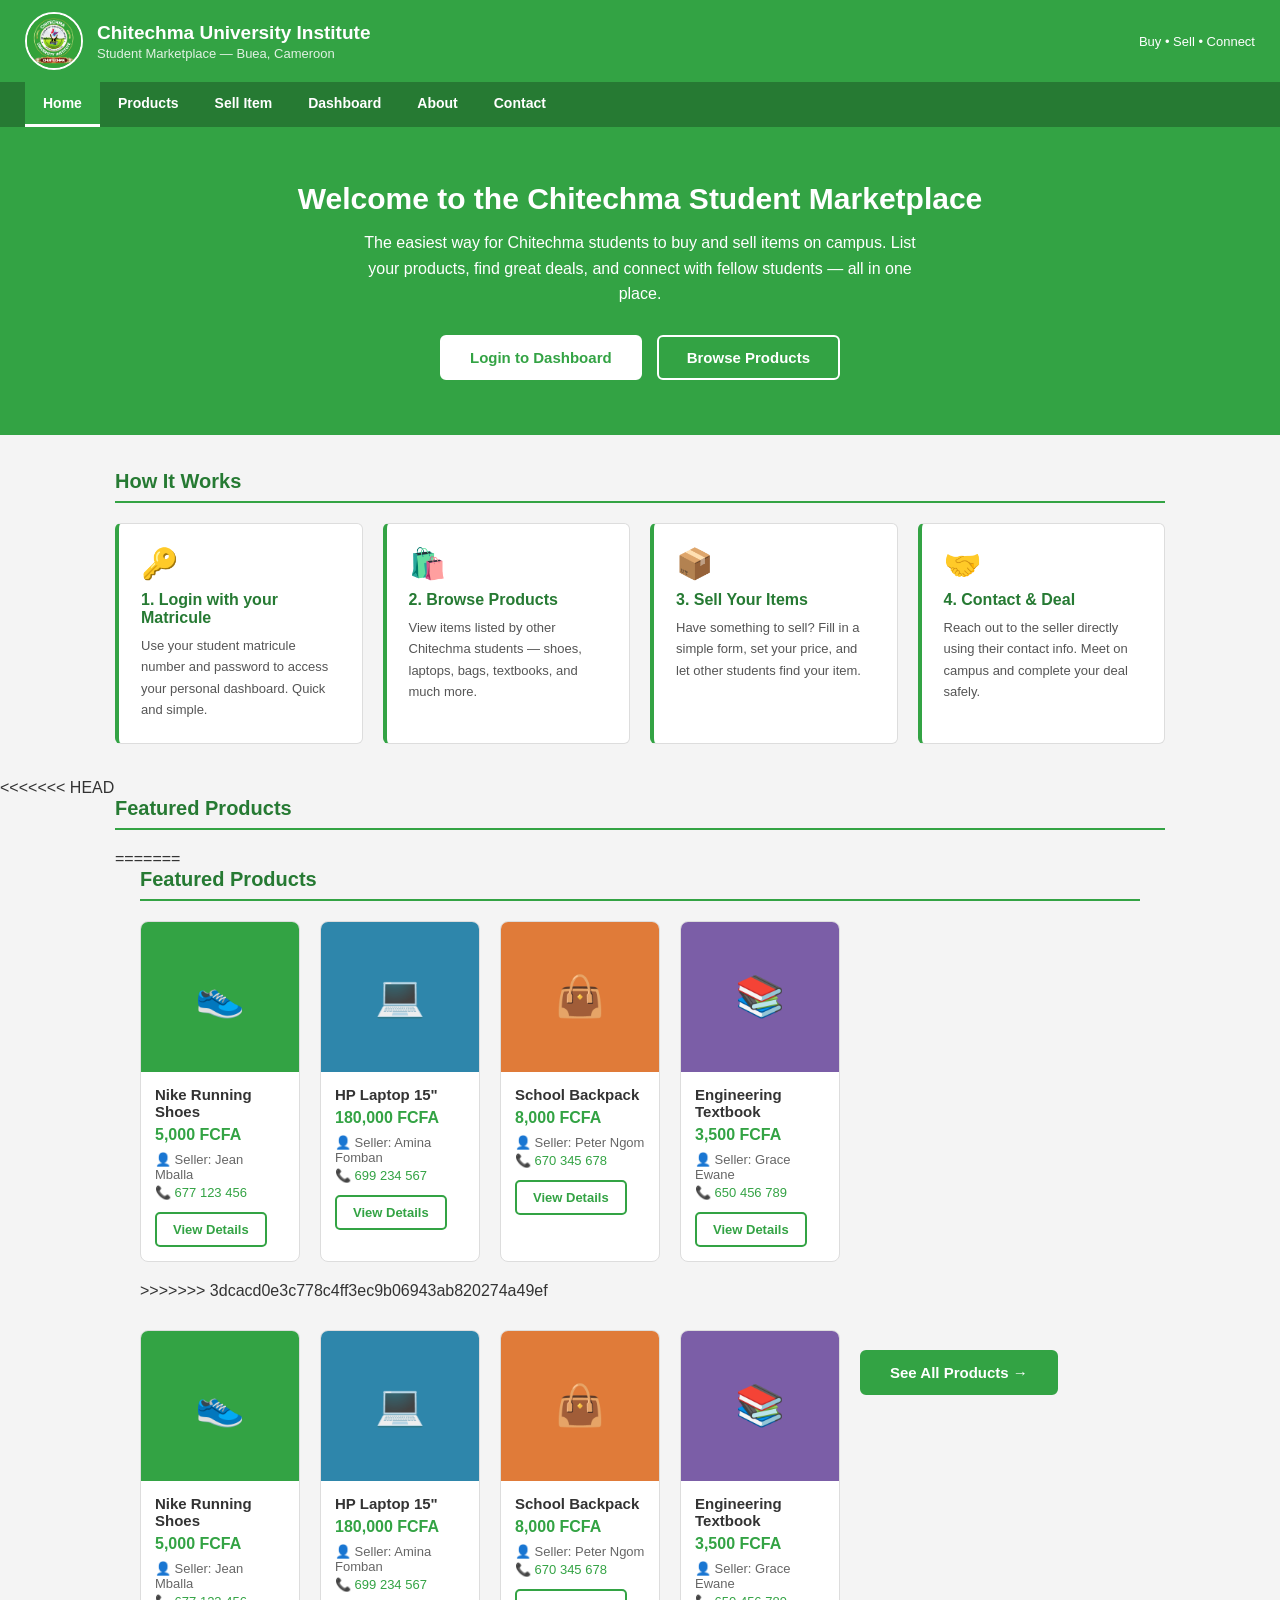
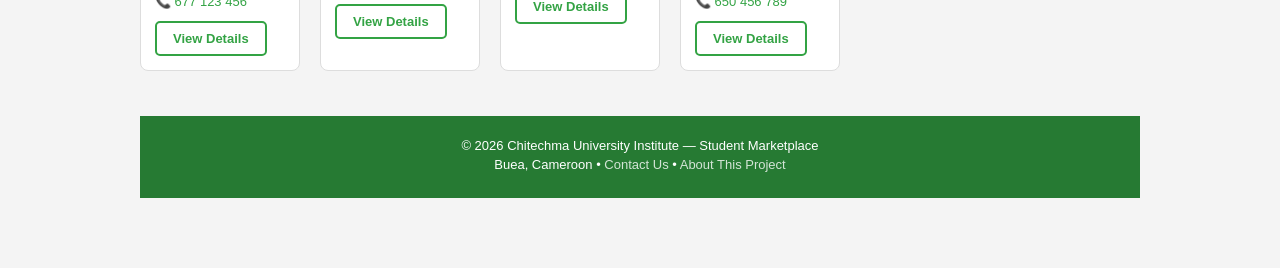
==== commit 4af12767: "Resolved merge conflicts" ====
--- a/index.html
+++ b/index.html
@@ -1,82 +1,96 @@
-<!DOCTYPE html>
+<!doctype html>
 <html lang="en">
-<head>
-    <meta charset="UTF-8">
-    <meta name="viewport" content="width=device-width, initial-scale=1.0">
+  <head>
+    <meta charset="UTF-8" />
+    <meta name="viewport" content="width=device-width, initial-scale=1.0" />
     <title>Chitechma Marketplace — Home</title>
-    <link rel="stylesheet" href="style.css">
-</head>
-<body>
-
-    <!-- ============================
-         HEADER (Logo + School Name)
-         ============================ -->
+    <link rel="stylesheet" href="style.css" />
+  </head>
+  <body>
+    <!-- HEADER (Logo + School Name) -->
     <div class="header">
-        <div class="header-left">
-            <img src="images/logo.png" alt="Chitechma Logo" class="header-logo">
-            <div>
-                <div class="header-title">Chitechma University Institute</div>
-                <div class="header-subtitle">Student Marketplace &mdash; Buea, Cameroon</div>
-            </div>
-        </div>
-        <div class="header-right">
-            Buy &bull; Sell &bull; Connect
-        </div>
+      <div class="header-left">
+        <img src="images/logo.png" alt="Chitechma Logo" class="header-logo" />
+        <div>
+          <div class="header-title">Chitechma University Institute</div>
+          <div class="header-subtitle">
+            Student Marketplace &mdash; Buea, Cameroon
+          </div>
+        </div>
+      </div>
+      <div class="header-right">Buy &bull; Sell &bull; Connect</div>
     </div>
 
     <!-- NAVIGATION BAR -->
     <nav>
-        <ul>
-            <li><a href="index.html" class="active">Home</a></li>
-            <li><a href="products.html">Products</a></li>
-            <li><a href="sell.html">Sell Item</a></li>
-            <li><a href="dashboard.html">Dashboard</a></li>
-            <li><a href="about.html">About</a></li>
-            <li><a href="contact.html">Contact</a></li>
-        </ul>
+      <ul>
+        <li><a href="index.html" class="active">Home</a></li>
+        <li><a href="products.html">Products</a></li>
+        <li><a href="sell.html">Sell Item</a></li>
+        <li><a href="dashboard.html">Dashboard</a></li>
+        <li><a href="about.html">About</a></li>
+        <li><a href="contact.html">Contact</a></li>
+      </ul>
     </nav>
 
     <!-- HERO SECTION -->
     <div class="hero">
-        <h1>Welcome to the Chitechma Student Marketplace</h1>
-        <p>
-            The easiest way for Chitechma students to buy and sell items on campus.
-            List your products, find great deals, and connect with fellow students — all in one place.
-        </p>
-        <div class="hero-buttons">
-            <a href="login.html" class="btn btn-white">Login to Dashboard</a>
-            <a href="products.html" class="btn btn-outline">Browse Products</a>
-        </div>
+      <h1>Welcome to the Chitechma Student Marketplace</h1>
+      <p>
+        The easiest way for Chitechma students to buy and sell items on campus.
+        List your products, find great deals, and connect with fellow students —
+        all in one place.
+      </p>
+      <div class="hero-buttons">
+        <a href="login.html" class="btn btn-white">Login to Dashboard</a>
+        <a href="products.html" class="btn btn-outline">Browse Products</a>
+      </div>
     </div>
 
     <!-- HOW IT WORKS SECTION -->
     <div class="features-section">
-        <h2 class="section-heading">How It Works</h2>
-        <div class="features">
-            <div class="feature-box">
-                <div class="feature-icon">🔑</div>
-                <h3>1. Login with your Matricule</h3>
-                <p>Use your student matricule number and password to access your personal dashboard. Quick and simple.</p>
-            </div>
-            <div class="feature-box">
-                <div class="feature-icon">🛍️</div>
-                <h3>2. Browse Products</h3>
-                <p>View items listed by other Chitechma students — shoes, laptops, bags, textbooks, and much more.</p>
-            </div>
-            <div class="feature-box">
-                <div class="feature-icon">📦</div>
-                <h3>3. Sell Your Items</h3>
-                <p>Have something to sell? Fill in a simple form, set your price, and let other students find your item.</p>
-            </div>
-            <div class="feature-box">
-                <div class="feature-icon">🤝</div>
-                <h3>4. Contact &amp; Deal</h3>
-                <p>Reach out to the seller directly using their contact info. Meet on campus and complete your deal safely.</p>
-            </div>
-        </div>
+      <h2 class="section-heading">How It Works</h2>
+      <div class="features">
+        <div class="feature-box">
+          <div class="feature-icon">🔑</div>
+          <h3>1. Login with your Matricule</h3>
+          <p>
+            Use your student matricule number and password to access your
+            personal dashboard. Quick and simple.
+          </p>
+        </div>
+        <div class="feature-box">
+          <div class="feature-icon">🛍️</div>
+          <h3>2. Browse Products</h3>
+          <p>
+            View items listed by other Chitechma students — shoes, laptops,
+            bags, textbooks, and much more.
+          </p>
+        </div>
+        <div class="feature-box">
+          <div class="feature-icon">📦</div>
+          <h3>3. Sell Your Items</h3>
+          <p>
+            Have something to sell? Fill in a simple form, set your price, and
+            let other students find your item.
+          </p>
+        </div>
+        <div class="feature-box">
+          <div class="feature-icon">🤝</div>
+          <h3>4. Contact &amp; Deal</h3>
+          <p>
+            Reach out to the seller directly using their contact info. Meet on
+            campus and complete your deal safely.
+          </p>
+        </div>
+      </div>
     </div>
 
     <!-- FEATURED PRODUCTS SECTION -->
+<<<<<<< HEAD
+    <div class="features-section" style="padding-top: 0">
+      <h2 class="section-heading">Featured Products</h2>
+=======
     <div class="features-section" style="padding-top: 0;">
         <h2 class="section-heading">Featured Products</h2>
 
@@ -129,19 +143,74 @@
                     <a href="products.html" class="btn">View Details</a>
                 </div>
             </div>
-
-        </div>
-
-        <div style="text-align: center; margin-top: 30px;">
-            <a href="products.html" class="btn btn-green">See All Products &rarr;</a>
-        </div>
+>>>>>>> 3dcacd0e3c778c4ff3ec9b06943ab820274a49ef
+
+      <div class="products-grid">
+        <!-- Product 1 -->
+        <div class="product-card">
+          <div class="product-img green">👟</div>
+          <div class="product-card-body">
+            <div class="product-name">Nike Running Shoes</div>
+            <div class="product-price">5,000 FCFA</div>
+            <div class="product-seller">👤 Seller: Jean Mballa</div>
+            <div class="product-contact">📞 677 123 456</div>
+            <a href="products.html" class="btn">View Details</a>
+          </div>
+        </div>
+
+        <!-- Product 2 -->
+        <div class="product-card">
+          <div class="product-img blue">💻</div>
+          <div class="product-card-body">
+            <div class="product-name">HP Laptop 15&quot;</div>
+            <div class="product-price">180,000 FCFA</div>
+            <div class="product-seller">👤 Seller: Amina Fomban</div>
+            <div class="product-contact">📞 699 234 567</div>
+            <a href="products.html" class="btn">View Details</a>
+          </div>
+        </div>
+
+        <!-- Product 3 -->
+        <div class="product-card">
+          <div class="product-img orange">👜</div>
+          <div class="product-card-body">
+            <div class="product-name">School Backpack</div>
+            <div class="product-price">8,000 FCFA</div>
+            <div class="product-seller">👤 Seller: Peter Ngom</div>
+            <div class="product-contact">📞 670 345 678</div>
+            <a href="products.html" class="btn">View Details</a>
+          </div>
+        </div>
+
+        <!-- Product 4 -->
+        <div class="product-card">
+          <div class="product-img purple">📚</div>
+          <div class="product-card-body">
+            <div class="product-name">Engineering Textbook</div>
+            <div class="product-price">3,500 FCFA</div>
+            <div class="product-seller">👤 Seller: Grace Ewane</div>
+            <div class="product-contact">📞 650 456 789</div>
+            <a href="products.html" class="btn">View Details</a>
+          </div>
+        </div>
+      </div>
+
+      <div style="text-align: center; margin-top: 30px">
+        <a href="products.html" class="btn btn-green"
+          >See All Products &rarr;</a
+        >
+      </div>
     </div>
 
     <!-- FOOTER -->
     <footer>
-        <p>&copy; 2026 Chitechma University Institute &mdash; Student Marketplace</p>
-        <p>Buea, Cameroon &bull; <a href="contact.html">Contact Us</a> &bull; <a href="about.html">About This Project</a></p>
+      <p>
+        &copy; 2026 Chitechma University Institute &mdash; Student Marketplace
+      </p>
+      <p>
+        Buea, Cameroon &bull; <a href="contact.html">Contact Us</a> &bull;
+        <a href="about.html">About This Project</a>
+      </p>
     </footer>
-
-</body>
+  </body>
 </html>
--- a/style.css
+++ b/style.css
@@ -160,7 +160,7 @@
   border-color: #33a344;
 }
 
-/* HOME PAGE — FEATURES  */
+/* HOME PAGE — FEATURES SECTION */
 .features-section {
   padding: 35px 25px;
   max-width: 1100px;
@@ -586,7 +586,11 @@
   display: flex;
   align-items: center;
   gap: 14px;
+<<<<<<< HEAD
+  padding: 11px;
+=======
   padding: 11px 0;
+>>>>>>> 3dcacd0e3c778c4ff3ec9b06943ab820274a49ef
   border-bottom: 1px solid #f5f5f5;
 }
 
